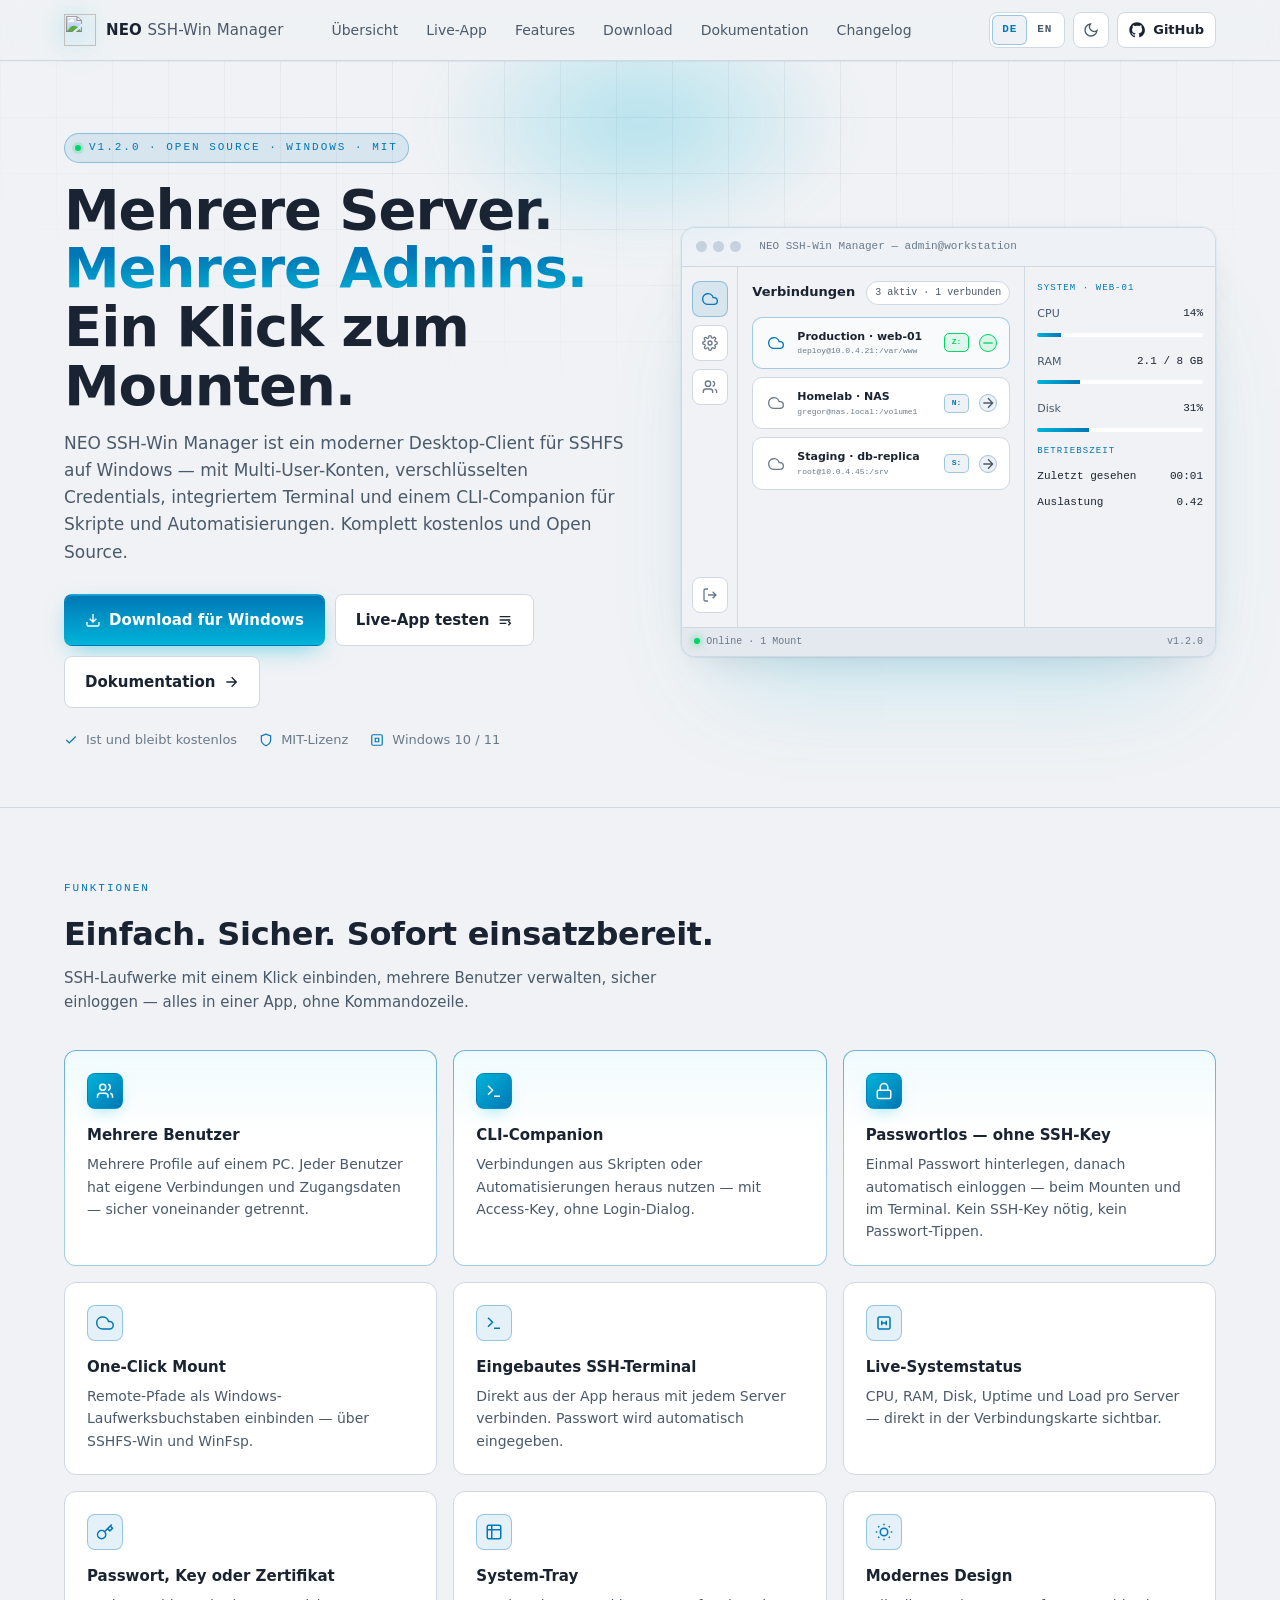
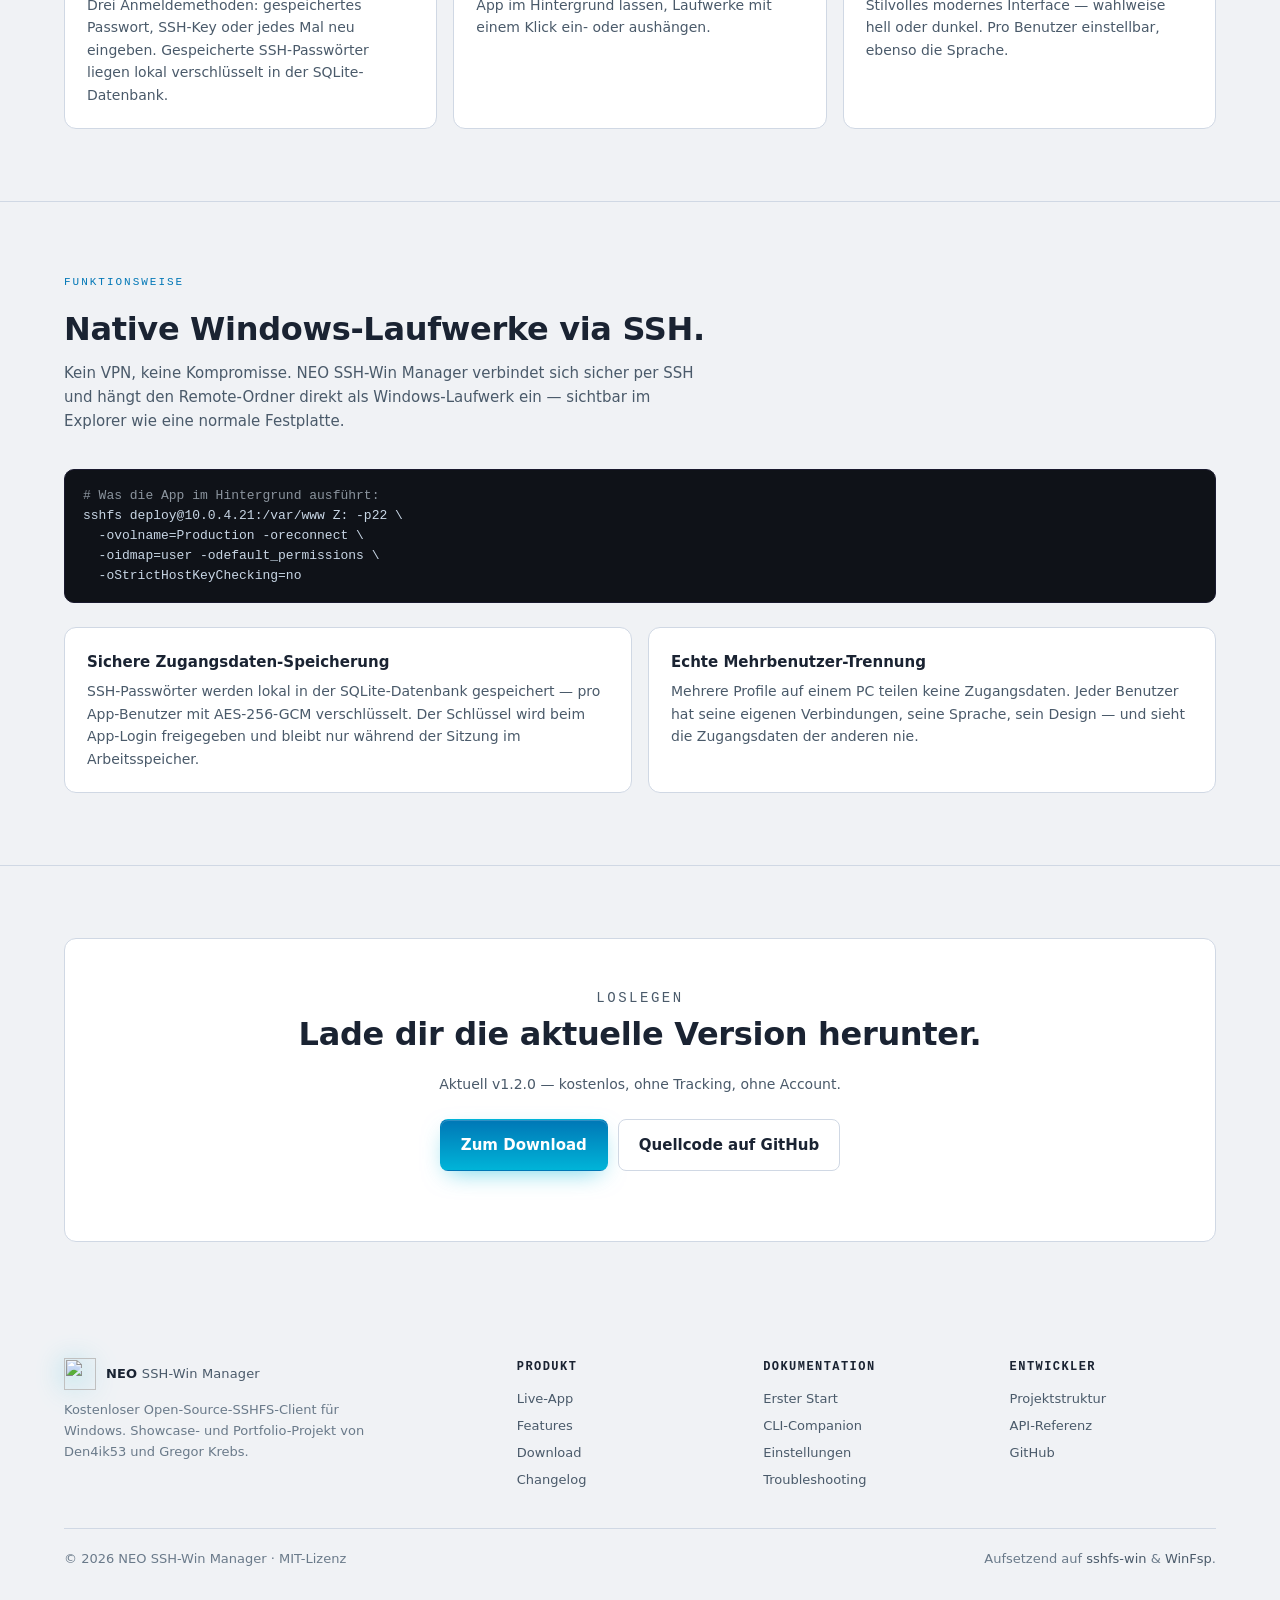
==== website/index.html @ 9e9fd8cf "feat: add project website and interactive browser simulation Static website (website/): - Landing pa" ====
﻿<!DOCTYPE html>
<html lang="de" data-theme="dark">
<head>
  <meta charset="UTF-8" />
  <meta name="viewport" content="width=device-width, initial-scale=1.0" />
  <title data-i18n="title.index">NEO SSH-Win Manager — SSH-Laufwerke für Windows</title>
  <meta name="description" content="Kostenloser Windows-Desktop-Client für SSHFS. Remote-Ordner als Laufwerk einbinden, mehrere Benutzer, passwortloses SSH ohne SSH-Key, eingebautes Terminal." data-i18n-attr="content:meta.index.description" />
  <link rel="icon" type="image/png" href="assets/app_icon_only.png" />
  <link rel="stylesheet" href="assets/css/site.css" />
  <script src="assets/js/i18n.js" defer></script>
  <script src="assets/js/site.js" defer></script>
  <script src="assets/js/layout.js" defer></script>
</head>
<body>
  <div data-layout="topbar" data-pathprefix=""></div>

  <!-- ==================== HERO ==================== -->
  <section class="hero">
    <div class="container hero-inner">
      <div>
        <span class="eyebrow"><span class="dot"></span><span data-i18n="hero.eyebrow">v1.2.0 · Open Source · Windows · MIT</span></span>
        <h1>
          <span data-i18n="hero.title">Mehrere Server.</span>
          <span class="accent" data-i18n="hero.titleAccent">Mehrere Benutzer.</span>
          <span data-i18n="hero.titleEnd">Ein Klick zum Mounten.</span>
        </h1>
        <p class="lead" data-i18n="hero.lead">
          NEO SSH-Win Manager ist ein moderner Windows-Desktop-Client für SSHFS — Remote-Ordner als Laufwerk einbinden, mehrere Profile verwalten und passwortlos verbinden ohne SSH-Key. Komplett kostenlos und Open Source.
        </p>
        <div class="hero-actions">
          <a class="btn btn-primary btn-lg" href="https://github.com/gregorkrebs/neosshwinmanager/releases/latest" target="_blank" rel="noopener">
            <svg viewBox="0 0 24 24" fill="none" stroke="currentColor" stroke-width="2"><path d="M21 15v4a2 2 0 0 1-2 2H5a2 2 0 0 1-2-2v-4M7 10l5 5 5-5M12 15V3"/></svg>
            <span data-i18n="hero.cta.download">Download für Windows</span>
          </a>
          <a class="btn btn-lg" href="app.html">
            <span data-i18n="hero.cta.demo">Live-App testen</span>
            <svg viewBox="0 0 24 24" fill="none" stroke="currentColor" stroke-width="2"><path d="M4 7h16M4 12h16M4 17h10"/><path d="M17 14l3 3-3 3"/></svg>
          </a>
          <a class="btn btn-lg" href="docs/getting-started.html">
            <span data-i18n="hero.cta.docs">Dokumentation</span>
            <svg viewBox="0 0 24 24" fill="none" stroke="currentColor" stroke-width="2"><path d="M5 12h14M13 5l7 7-7 7"/></svg>
          </a>
        </div>
        <div class="hero-meta">
          <span class="meta-item">
            <svg viewBox="0 0 24 24" fill="none" stroke="currentColor" stroke-width="2"><path d="M20 6L9 17l-5-5"/></svg>
            <span data-i18n="hero.meta.free">Kostenlos &amp; bleibt kostenlos</span>
          </span>
          <span class="meta-item">
            <svg viewBox="0 0 24 24" fill="none" stroke="currentColor" stroke-width="2"><path d="M12 22s8-4 8-10V5l-8-3-8 3v7c0 6 8 10 8 10z"/></svg>
            <span data-i18n="hero.meta.license">MIT-Lizenz</span>
          </span>
          <span class="meta-item">
            <svg viewBox="0 0 24 24" fill="none" stroke="currentColor" stroke-width="2"><rect x="3" y="3" width="18" height="18" rx="2"/><path d="M9 9h6v6H9z"/></svg>
            <span data-i18n="hero.meta.platform">Windows 10 / 11</span>
          </span>
        </div>
      </div>

      <!-- App preview ------------------------------------------------- -->
      <div class="app-frame app-mockup" aria-hidden="true">
        <div class="titlebar">
          <span class="dots"><span></span><span></span><span></span></span>
          <span data-i18n="mock.titlebar">NEO SSH-Win Manager — admin@workstation</span>
        </div>
        <div class="app-body">
          <div class="sidebar">
            <div class="side-icon active"><svg viewBox="0 0 24 24" fill="none" stroke="currentColor" stroke-width="2"><path d="M18 10h-1.26A8 8 0 1 0 9 20h9a5 5 0 0 0 0-10z"/></svg></div>
            <div class="side-icon"><svg viewBox="0 0 24 24" fill="none" stroke="currentColor" stroke-width="2"><circle cx="12" cy="12" r="3"/><path d="M19.4 15a1.6 1.6 0 0 0 .3 1.8l.1.1a2 2 0 0 1-2.8 2.8l-.1-.1a1.6 1.6 0 0 0-1.8-.3 1.6 1.6 0 0 0-1 1.5V21a2 2 0 1 1-4 0v-.1a1.6 1.6 0 0 0-1-1.5 1.6 1.6 0 0 0-1.8.3l-.1.1a2 2 0 1 1-2.8-2.8l.1-.1a1.6 1.6 0 0 0 .3-1.8 1.6 1.6 0 0 0-1.5-1H3a2 2 0 1 1 0-4h.1a1.6 1.6 0 0 0 1.5-1 1.6 1.6 0 0 0-.3-1.8l-.1-.1a2 2 0 1 1 2.8-2.8l.1.1a1.6 1.6 0 0 0 1.8.3h.1a1.6 1.6 0 0 0 1-1.5V3a2 2 0 1 1 4 0v.1a1.6 1.6 0 0 0 1 1.5 1.6 1.6 0 0 0 1.8-.3l.1-.1a2 2 0 1 1 2.8 2.8l-.1.1a1.6 1.6 0 0 0-.3 1.8v.1a1.6 1.6 0 0 0 1.5 1H21a2 2 0 1 1 0 4h-.1a1.6 1.6 0 0 0-1.5 1z"/></svg></div>
            <div class="side-icon"><svg viewBox="0 0 24 24" fill="none" stroke="currentColor" stroke-width="2"><path d="M16 21v-2a4 4 0 0 0-4-4H6a4 4 0 0 0-4 4v2"/><circle cx="9" cy="7" r="4"/><path d="M22 21v-2a4 4 0 0 0-3-3.87M16 3.13a4 4 0 0 1 0 7.75"/></svg></div>
            <div class="side-icon" style="margin-top:auto"><svg viewBox="0 0 24 24" fill="none" stroke="currentColor" stroke-width="2"><path d="M9 21H5a2 2 0 0 1-2-2V5a2 2 0 0 1 2-2h4M16 17l5-5-5-5M21 12H9"/></svg></div>
          </div>
          <div class="main">
            <div class="main-head">
              <span class="title" data-i18n="mock.connections">Verbindungen</span>
              <span class="pill" data-i18n="mock.pill">3 aktiv · 1 verbunden</span>
            </div>
            <div class="conn-row mounted">
              <span class="conn-icon"><svg viewBox="0 0 24 24" fill="none" stroke="currentColor" stroke-width="2"><path d="M18 10h-1.26A8 8 0 1 0 9 20h9a5 5 0 0 0 0-10z"/></svg></span>
              <span>
                <div class="conn-name">Production · web-01</div>
                <div class="conn-host">deploy@10.0.4.21:/var/www</div>
              </span>
              <span class="drive">Z:</span>
              <span class="toggle"><svg viewBox="0 0 24 24" fill="none" stroke="currentColor" stroke-width="2"><path d="M5 12h14"/></svg></span>
            </div>
            <div class="conn-row">
              <span class="conn-icon"><svg viewBox="0 0 24 24" fill="none" stroke="currentColor" stroke-width="2"><path d="M18 10h-1.26A8 8 0 1 0 9 20h9a5 5 0 0 0 0-10z"/></svg></span>
              <span>
                <div class="conn-name">Homelab · NAS</div>
                <div class="conn-host">gregor@nas.local:/volume1</div>
              </span>
              <span class="drive">N:</span>
              <span class="toggle"><svg viewBox="0 0 24 24" fill="none" stroke="currentColor" stroke-width="2"><path d="M5 12h14M12 5l7 7-7 7"/></svg></span>
            </div>
            <div class="conn-row">
              <span class="conn-icon"><svg viewBox="0 0 24 24" fill="none" stroke="currentColor" stroke-width="2"><path d="M18 10h-1.26A8 8 0 1 0 9 20h9a5 5 0 0 0 0-10z"/></svg></span>
              <span>
                <div class="conn-name">Staging · db-replica</div>
                <div class="conn-host">root@10.0.4.45:/srv</div>
              </span>
              <span class="drive">S:</span>
              <span class="toggle"><svg viewBox="0 0 24 24" fill="none" stroke="currentColor" stroke-width="2"><path d="M5 12h14M12 5l7 7-7 7"/></svg></span>
            </div>
          </div>
          <div class="right">
            <p class="sec-title" data-i18n="mock.system">System · web-01</p>
            <div class="stat">CPU <span>14%</span></div>
            <div class="bar"><i style="width:14%"></i></div>
            <div class="stat">RAM <span>2.1 / 8 GB</span></div>
            <div class="bar"><i style="width:26%"></i></div>
            <div class="stat">Disk <span>31%</span></div>
            <div class="bar"><i style="width:31%"></i></div>
            <p class="sec-title" style="margin-top:6px" data-i18n="mock.uptime">Uptime</p>
            <div class="stat"><span data-i18n="mock.lastSeen">Last seen</span><span>00:01</span></div>
            <div class="stat"><span data-i18n="mock.load">Load</span><span>0.42</span></div>
          </div>
        </div>
        <div class="statusbar">
          <span><span class="status-dot"></span><span data-i18n="mock.online">Online · 1 Mount</span></span>
          <span>v1.2.0</span>
        </div>
      </div>
    </div>
  </section>

  <!-- ==================== FEATURES ==================== -->
  <section class="section">
    <div class="container">
      <p class="section-eyebrow" data-i18n="feat.eyebrow">Funktionen</p>
      <h2 class="section-title" data-i18n="feat.title">Einfach. Sicher. Sofort einsatzbereit.</h2>
      <p class="section-sub" data-i18n="feat.sub">
        SSH-Laufwerke mit einem Klick einbinden, mehrere Benutzer verwalten, sicher einloggen — alles in einer App, ohne Kommandozeile.
      </p>

      <div class="grid grid-3">
        <div class="card feature-highlight">
          <div class="card-icon"><svg viewBox="0 0 24 24" fill="none" stroke="currentColor" stroke-width="2"><path d="M16 21v-2a4 4 0 0 0-4-4H6a4 4 0 0 0-4 4v2"/><circle cx="9" cy="7" r="4"/><path d="M22 21v-2a4 4 0 0 0-3-3.87M16 3.13a4 4 0 0 1 0 7.75"/></svg></div>
          <h3 data-i18n="feat.multiuser.title">Mehrere Benutzer</h3>
          <p data-i18n="feat.multiuser.body">Mehrere Profile auf einem PC. Jeder Benutzer hat eigene Verbindungen und Zugangsdaten — sicher voneinander getrennt.</p>
        </div>
        <div class="card feature-highlight">
          <div class="card-icon"><svg viewBox="0 0 24 24" fill="none" stroke="currentColor" stroke-width="2"><polyline points="4 17 10 11 4 5"/><line x1="12" y1="19" x2="20" y2="19"/></svg></div>
          <h3 data-i18n="feat.cli.title">CLI-Companion</h3>
          <p data-i18n="feat.cli.body">Verbindungen aus Skripten oder Automatisierungen heraus nutzen — mit Access-Key, ohne Login-Dialog.</p>
        </div>
        <div class="card feature-highlight">
          <div class="card-icon"><svg viewBox="0 0 24 24" fill="none" stroke="currentColor" stroke-width="2"><rect x="3" y="11" width="18" height="11" rx="2" ry="2"/><path d="M7 11V7a5 5 0 0 1 10 0v4"/></svg></div>
          <h3 data-i18n="feat.passwordless.title">Passwortlos — ohne SSH-Key</h3>
          <p data-i18n="feat.passwordless.body">Passwort einmal speichern, danach automatisch einloggen — beim Mounten und im Terminal. Kein SSH-Key, kein Passwort-Tippen.</p>
        </div>
        <div class="card">
          <div class="card-icon"><svg viewBox="0 0 24 24" fill="none" stroke="currentColor" stroke-width="2"><path d="M18 10h-1.26A8 8 0 1 0 9 20h9a5 5 0 0 0 0-10z"/></svg></div>
          <h3 data-i18n="feat.mount.title">One-Click Mount</h3>
          <p data-i18n="feat.mount.body">Remote-Pfade direkt als Windows-Laufwerksbuchstaben einbinden — über SSHFS-Win und WinFsp.</p>
        </div>
        <div class="card">
          <div class="card-icon"><svg viewBox="0 0 24 24" fill="none" stroke="currentColor" stroke-width="2"><polyline points="4 17 10 11 4 5"/><line x1="12" y1="19" x2="20" y2="19"/></svg></div>
          <h3 data-i18n="feat.terminal.title">Eingebautes SSH-Terminal</h3>
          <p data-i18n="feat.terminal.body">Direkt aus der App heraus mit jedem Server verbinden. Passwort wird automatisch eingegeben.</p>
        </div>
        <div class="card">
          <div class="card-icon"><svg viewBox="0 0 24 24" fill="none" stroke="currentColor" stroke-width="2"><rect x="4" y="4" width="16" height="16" rx="2"/><line x1="9" y1="9" x2="9" y2="15"/><line x1="15" y1="9" x2="15" y2="15"/><line x1="9" y1="12" x2="15" y2="12"/></svg></div>
          <h3 data-i18n="feat.sysinfo.title">Live-Systemstatus</h3>
          <p data-i18n="feat.sysinfo.body">CPU, RAM, Disk, Uptime und Load pro Server — direkt in der Verbindungskarte sichtbar.</p>
        </div>
        <div class="card">
          <div class="card-icon"><svg viewBox="0 0 24 24" fill="none" stroke="currentColor" stroke-width="2"><path d="M21 2l-2 2m-7.61 7.61a5.5 5.5 0 1 1-7.778 7.778 5.5 5.5 0 0 1 7.777-7.777zm0 0L15.5 7.5m0 0l3 3L22 7l-3-3m-3.5 3.5L19 4"/></svg></div>
          <h3 data-i18n="feat.auth.title">Passwort, Key oder Zertifikat</h3>
          <p data-i18n="feat.auth.body">Drei Anmeldemethoden: gespeichertes Passwort, SSH-Key oder jedes Mal neu eingeben. Mehrere lokale Konten. Pro User wird aus dem Login-Passwort ein Schlüssel abgeleitet — alle SSH-Credentials sind in der SQLite-DB symmetrisch verschlüsselt.</p>
        </div>
        <div class="card">
          <div class="card-icon"><svg viewBox="0 0 24 24" fill="none" stroke="currentColor" stroke-width="2"><rect x="3" y="3" width="18" height="18" rx="2"/><path d="M9 3v18M3 9h18"/></svg></div>
          <h3 data-i18n="feat.tray.title">System-Tray</h3>
          <p data-i18n="feat.tray.body">App im Hintergrund lassen, Laufwerke mit einem Klick ein- oder aushängen.</p>
        </div>
        <div class="card">
          <div class="card-icon"><svg viewBox="0 0 24 24" fill="none" stroke="currentColor" stroke-width="2"><circle cx="12" cy="12" r="5"/><path d="M12 1v2M12 21v2M4.22 4.22l1.42 1.42M18.36 18.36l1.42 1.42M1 12h2M21 12h2M4.22 19.78l1.42-1.42M18.36 5.64l1.42-1.42"/></svg></div>
          <h3 data-i18n="feat.theme.title">Modernes Design</h3>
          <p data-i18n="feat.theme.body">Stilvolles modernes Interface — wahlweise hell oder dunkel. Pro Benutzer einstellbar, ebenso die Sprache.</p>
        </div>
      </div>
    </div>
  </section>

  <!-- ==================== HOW IT WORKS ==================== -->
  <section class="section">
    <div class="container">
      <p class="section-eyebrow" data-i18n="how.eyebrow">Funktionsweise</p>
      <h2 class="section-title" data-i18n="how.title">Native Windows-Laufwerke via SSH.</h2>
      <p class="section-sub" data-i18n="how.sub">
        Kein VPN, keine Kompromisse. NEO SSH-Win Manager verbindet sich sicher per SSH und hängt den Remote-Ordner direkt als Windows-Laufwerk ein — sichtbar im Explorer wie eine normale Festplatte.
      </p>
      <pre><code><span style="color:#8b949e" data-i18n="how.code.comment"># Was die App im Hintergrund ausführt:</span>
sshfs deploy@10.0.4.21:/var/www Z: -p22 \
  -ovolname=Production -oreconnect \
  -oidmap=user -odefault_permissions \
  -oStrictHostKeyChecking=no</code></pre>
      <div class="grid grid-2" style="margin-top:24px">
        <div class="card">
          <h3 data-i18n="how.cred.title">Sichere Zugangsdaten-Speicherung</h3>
          <p data-i18n="how.cred.body">SSH-Passwörter werden lokal in der SQLite-Datenbank gespeichert — pro App-Benutzer mit AES-256-GCM verschlüsselt. Der Schlüssel wird beim App-Login freigegeben und bleibt nur während der Sitzung im Arbeitsspeicher.</p>
        </div>
        <div class="card">
          <h3 data-i18n="how.multi.title">Echte Mehrbenutzer-Trennung</h3>
          <p data-i18n="how.multi.body">Mehrere Profile auf einem PC teilen keine Zugangsdaten. Jeder Benutzer hat seine eigenen Verbindungen, seine Sprache, sein Design — und sieht die Zugangsdaten der anderen nie.</p>
        </div>
      </div>
    </div>
  </section>

  <!-- ==================== CTA ==================== -->
  <section class="section" style="border-bottom:none">
    <div class="container">
      <div class="card" style="text-align:center; padding:48px 24px">
        <p class="section-eyebrow" data-i18n="cta.eyebrow">Loslegen</p>
        <h2 class="section-title" style="margin-bottom:12px" data-i18n="cta.title">Lade dir die aktuelle Version herunter.</h2>
        <p class="section-sub" style="margin:0 auto 24px" data-i18n="cta.sub">
          Aktuell v1.2.0 — kostenlos, ohne Tracking, ohne Account.
        </p>
        <div class="hero-actions" style="justify-content:center">
          <a class="btn btn-primary btn-lg" href="download.html">
            <span data-i18n="cta.btn.download">Zum Download</span>
          </a>
          <a class="btn btn-lg" href="https://github.com/gregorkrebs/neosshwinmanager" target="_blank" rel="noopener">
            <span data-i18n="cta.btn.source">Quellcode auf GitHub</span>
          </a>
        </div>
      </div>
    </div>
  </section>

  <div data-layout="footer" data-pathprefix=""></div>
</body>
</html>
---- website/assets/css/site.css ----
/* ============================================================
   NEO SSH-Win Manager — Showcase Website
   Stylesheet (Dark + Light), inspired by app theme.py
   ============================================================ */

/* ============================================================
   NEO SSH-Win Manager — Showcase Website
   Stylesheet (Dark + Light), inspired by app theme.py
   ============================================================ */

@font-face {
  font-family: "Inter";
  src: url("../fonts/inter-400.ttf") format("truetype");
  font-style: normal;
  font-weight: 400;
  font-display: swap;
}

@font-face {
  font-family: "Inter";
  src: url("../fonts/inter-500.ttf") format("truetype");
  font-style: normal;
  font-weight: 500;
  font-display: swap;
}

@font-face {
  font-family: "Inter";
  src: url("../fonts/inter-600.ttf") format("truetype");
  font-style: normal;
  font-weight: 600;
  font-display: swap;
}

@font-face {
  font-family: "Inter";
  src: url("../fonts/inter-700.ttf") format("truetype");
  font-style: normal;
  font-weight: 700;
  font-display: swap;
}

@font-face {
  font-family: "JetBrains Mono";
  src: url("../fonts/jetbrains-mono-400.ttf") format("truetype");
  font-style: normal;
  font-weight: 400;
  font-display: swap;
}

@font-face {
  font-family: "JetBrains Mono";
  src: url("../fonts/jetbrains-mono-500.ttf") format("truetype");
  font-style: normal;
  font-weight: 500;
  font-display: swap;
}

@font-face {
  font-family: "JetBrains Mono";
  src: url("../fonts/jetbrains-mono-600.ttf") format("truetype");
  font-style: normal;
  font-weight: 600;
  font-display: swap;
}

:root {
  /* Brand */
  --accent: #00b4d8;
  --accent-2: #0077b6;
  --accent-soft: rgba(0, 180, 216, 0.12);
  --accent-border: rgba(0, 180, 216, 0.35);
  --ok: #00d464;
  --warn: #f59e0b;
  --err: #ef4444;

  /* Mono font stack */
  --mono: "JetBrains Mono", "Fira Code", ui-monospace, "Cascadia Mono",
          "SF Mono", Menlo, Consolas, monospace;
  --sans: "Inter", "Segoe UI", system-ui, -apple-system, sans-serif;
}

/* Dark (default) — values lifted from src/ui/theme.py */
:root,
[data-theme="dark"] {
  --bg-0: #0a0a0f;        /* deepest */
  --bg-1: #0d0d12;        /* main bg */
  --bg-2: #0f0f1a;        /* tabs / pane */
  --bg-3: #14141f;        /* card */
  --bg-4: #1a1a2e;        /* hover / sidebar */
  --bg-code: #08080c;
  --border: #1e1e30;
  --border-strong: #2a2a4a;
  --text: #e4eaf0;
  --text-2: #c8d6e5;
  --text-3: #8b949e;
  --text-4: #556070;
  --text-faint: #3f4e5e;
  --link: #58a6ff;

  --shadow-card: 0 1px 0 rgba(255, 255, 255, 0.02) inset,
                 0 24px 60px -30px rgba(0, 0, 0, 0.7);
  --grid-line: rgba(255, 255, 255, 0.035);
}

[data-theme="light"] {
  --bg-0: #e4e8ef;
  --bg-1: #f0f2f5;
  --bg-2: #f8fafc;
  --bg-3: #ffffff;
  --bg-4: #eef2f7;
  --bg-code: #0f1218;     /* keep code blocks dark in light mode */
  --border: #d0d8e4;
  --border-strong: #a8c0d8;
  --text: #1a2332;
  --text-2: #2a3a4a;
  --text-3: #4a5a6a;
  --text-4: #6a7a8a;
  --text-faint: #9aacbe;
  --link: #0077b6;
  --accent: #0077b6;
  --accent-2: #00b4d8;
  --accent-soft: rgba(0, 119, 182, 0.10);
  --accent-border: rgba(0, 119, 182, 0.35);

  --shadow-card: 0 1px 2px rgba(15, 23, 42, 0.04),
                 0 12px 40px -20px rgba(15, 23, 42, 0.18);
  --grid-line: rgba(15, 23, 42, 0.05);
}

/* ----------------------------------------------------------- */
/* Reset                                                        */
/* ----------------------------------------------------------- */
*, *::before, *::after { box-sizing: border-box; }
html { scroll-behavior: smooth; }
body {
  margin: 0;
  background: var(--bg-1);
  color: var(--text-2);
  font-family: var(--sans);
  font-size: 15px;
  line-height: 1.6;
  -webkit-font-smoothing: antialiased;
  text-rendering: optimizeLegibility;
}
a { color: var(--link); text-decoration: none; }
a:hover { color: var(--accent); }
img, svg { max-width: 100%; display: block; }
button { font: inherit; cursor: pointer; }
code, pre, kbd { font-family: var(--mono); }
::selection { background: var(--accent); color: #0a0a0f; }

/* ----------------------------------------------------------- */
/* Layout                                                       */
/* ----------------------------------------------------------- */
.container {
  max-width: 1200px;
  margin: 0 auto;
  padding: 0 24px;
}
.container-narrow {
  max-width: 880px;
  margin: 0 auto;
  padding: 0 24px;
}

/* ----------------------------------------------------------- */
/* Top Bar                                                      */
/* ----------------------------------------------------------- */
.topbar {
  position: sticky;
  top: 0;
  z-index: 50;
  background: color-mix(in oklab, var(--bg-1) 88%, transparent);
  backdrop-filter: saturate(140%) blur(10px);
  -webkit-backdrop-filter: saturate(140%) blur(10px);
  border-bottom: 1px solid var(--border);
}
.topbar-inner {
  display: flex;
  align-items: center;
  gap: 24px;
  height: 60px;
}
.brand {
  display: flex;
  align-items: center;
  gap: 10px;
  color: var(--text);
  font-weight: 600;
  letter-spacing: 0.01em;
}
.brand-mark {
  width: 32px; height: 32px;
  display: block;
  object-fit: contain;
  filter: drop-shadow(0 4px 14px rgba(0, 180, 216, 0.45));
}
.brand-name { font-family: var(--sans); line-height: 16px;}
.brand-name b { color: var(--text); }
.brand-name span { color: var(--text-3); font-weight: 500; }

.nav {
  display: flex;
  gap: 4px;
  margin-left: 12px;
}
.nav a {
  color: var(--text-3);
  padding: 8px 12px;
  border-radius: 8px;
  font-size: 14px;
  font-weight: 500;
}
.nav a:hover { color: var(--text); background: var(--bg-3); }
.nav a.active { color: var(--accent); background: var(--accent-soft); }

.topbar-actions {
  margin-left: auto;
  display: flex;
  align-items: center;
  gap: 8px;
}
.icon-btn {
  width: 36px; height: 36px;
  border-radius: 8px;
  background: var(--bg-3);
  border: 1px solid var(--border);
  color: var(--text-3);
  display: grid; place-items: center;
  transition: all 0.15s;
}
.icon-btn:hover {
  background: var(--bg-4);
  border-color: var(--border-strong);
  color: var(--text);
}
.icon-btn svg { width: 16px; height: 16px; }

.menu-btn { display: none; }

/* ----------------------------------------------------------- */
/* Language switch                                              */
/* ----------------------------------------------------------- */
.lang-switch {
  display: inline-flex;
  background: var(--bg-3);
  border: 1px solid var(--border);
  border-radius: 8px;
  padding: 2px;
  height: 36px;
  box-sizing: border-box;
}
.lang-switch button {
  appearance: none;
  background: transparent;
  border: 0;
  color: var(--text-3);
  font-family: var(--mono);
  font-size: 11px;
  font-weight: 600;
  letter-spacing: 0.08em;
  padding: 0 10px;
  border-radius: 6px;
  cursor: pointer;
  transition: all 0.15s;
  min-width: 30px;
}
.lang-switch button:hover { color: var(--text); }
.lang-switch button.active {
  background: var(--bg-4);
  color: var(--accent);
  box-shadow: 0 0 0 1px var(--accent-border) inset;
}

/* ----------------------------------------------------------- */
/* Buttons                                                      */
/* ----------------------------------------------------------- */
.btn {
  display: inline-flex;
  align-items: center;
  gap: 8px;
  padding: 10px 16px;
  border-radius: 8px;
  font-size: 14px;
  font-weight: 600;
  border: 1px solid var(--border);
  background: var(--bg-3);
  color: var(--text);
  transition: all 0.15s ease;
  text-decoration: none;
  white-space: nowrap;
}
.btn:hover {
  border-color: var(--border-strong);
  background: var(--bg-4);
  color: var(--text);
}
.btn svg { width: 16px; height: 16px; }
.btn-primary {
  background: linear-gradient(180deg, var(--accent), var(--accent-2));
  color: #fff;
  border: 1px solid transparent;
  box-shadow: 0 1px 0 rgba(255,255,255,0.18) inset,
              0 8px 24px -8px rgba(0, 180, 216, 0.6);
}
.btn-primary:hover {
  color: #fff;
  filter: brightness(1.08);
}
.btn-ghost {
  background: transparent;
}
.btn-sm { padding: 7px 11px; font-size: 13px; }
.btn-lg { padding: 13px 20px; font-size: 15px; }

/* ----------------------------------------------------------- */
/* Hero                                                         */
/* ----------------------------------------------------------- */
.hero {
  position: relative;
  padding: 72px 0 56px;
  border-bottom: 1px solid var(--border);
  overflow: hidden;
}
.hero::before {
  content: "";
  position: absolute; inset: 0;
  background-image:
    linear-gradient(var(--grid-line) 1px, transparent 1px),
    linear-gradient(90deg, var(--grid-line) 1px, transparent 1px);
  background-size: 56px 56px;
  mask-image: radial-gradient(ellipse 80% 60% at 50% 0%, #000 30%, transparent 75%);
  -webkit-mask-image: radial-gradient(ellipse 80% 60% at 50% 0%, #000 30%, transparent 75%);
  pointer-events: none;
}
.hero::after {
  content: "";
  position: absolute;
  top: -120px; left: 50%;
  width: 600px; height: 360px;
  transform: translateX(-50%);
  background: radial-gradient(closest-side, rgba(0, 180, 216, 0.25), transparent 70%);
  filter: blur(20px);
  pointer-events: none;
}
.hero-inner {
  position: relative;
  display: grid;
  grid-template-columns: 1.05fr 1fr;
  gap: 56px;
  align-items: center;
}
.eyebrow {
  display: inline-flex;
  align-items: center;
  gap: 8px;
  font-family: var(--mono);
  font-size: 11px;
  text-transform: uppercase;
  letter-spacing: 0.18em;
  color: var(--accent);
  background: var(--accent-soft);
  border: 1px solid var(--accent-border);
  padding: 5px 10px;
  border-radius: 999px;
}
.eyebrow .dot {
  width: 6px; height: 6px; border-radius: 50%;
  background: var(--ok);
  box-shadow: 0 0 0 3px rgba(0, 212, 100, 0.18);
}
.hero h1 {
  font-size: clamp(34px, 5vw, 56px);
  font-weight: 700;
  line-height: 1.05;
  letter-spacing: -0.02em;
  color: var(--text);
  margin: 18px 0 14px;
}
.hero h1 .accent {
  background: linear-gradient(180deg, var(--accent) 30%, var(--accent-2));
  -webkit-background-clip: text; background-clip: text;
  color: transparent;
}
.hero p.lead {
  font-size: 17px;
  color: var(--text-3);
  max-width: 560px;
  margin: 0 0 28px;
}
.hero-actions {
  display: flex;
  flex-wrap: wrap;
  gap: 10px;
  margin-bottom: 22px;
}
.hero-meta {
  display: flex;
  flex-wrap: wrap;
  gap: 22px;
  color: var(--text-4);
  font-size: 13px;
}
.hero-meta .meta-item {
  display: inline-flex; align-items: center; gap: 8px;
}
.hero-meta svg { width: 14px; height: 14px; color: var(--accent); }

/* App preview frame in hero */
.app-frame {
  position: relative;
  background: var(--bg-3);
  border: 1px solid var(--border);
  border-radius: 14px;
  box-shadow: var(--shadow-card),
              0 0 0 1px rgba(0, 180, 216, 0.06),
              0 60px 100px -50px rgba(0, 180, 216, 0.25);
  overflow: hidden;
}
.app-frame .titlebar {
  display: flex; align-items: center; gap: 8px;
  padding: 10px 14px;
  background: var(--bg-4);
  border-bottom: 1px solid var(--border);
  font-family: var(--mono); font-size: 11px; color: var(--text-4);
}
.app-frame .titlebar .dots {
  display: flex; gap: 6px; margin-right: 10px;
}
.app-frame .titlebar .dots span {
  width: 11px; height: 11px; border-radius: 50%;
  background: var(--text-faint); opacity: 0.45;
}

/* ----------------------------------------------------------- */
/* Sections                                                     */
/* ----------------------------------------------------------- */
.section {
  padding: 72px 0;
  border-bottom: 1px solid var(--border);
}
.section-title {
  font-size: clamp(24px, 3vw, 32px);
  font-weight: 700;
  color: var(--text);
  letter-spacing: -0.01em;
  margin: 0 0 6px;
}
.section-sub {
  color: var(--text-3);
  margin: 0 0 36px;
  max-width: 640px;
}
.section-eyebrow {
  font-family: var(--mono);
  font-size: 11px;
  letter-spacing: 0.18em;
  text-transform: uppercase;
  color: var(--accent);
  margin: 0 0 12px;
}

/* Cards / grids */
.grid {
  display: grid;
  gap: 16px;
}
.grid-3 { grid-template-columns: repeat(3, 1fr); }
.grid-2 { grid-template-columns: repeat(2, 1fr); }

.card {
  background: var(--bg-3);
  border: 1px solid var(--border);
  border-radius: 12px;
  padding: 22px;
  transition: border-color 0.15s, transform 0.15s;
}
.card:hover {
  border-color: var(--border-strong);
}
.card .card-icon {
  width: 36px; height: 36px;
  border-radius: 8px;
  background: var(--accent-soft);
  border: 1px solid var(--accent-border);
  color: var(--accent);
  display: grid; place-items: center;
  margin-bottom: 14px;
}
.card .card-icon svg { width: 18px; height: 18px; }

.card.feature-highlight {
  border-color: var(--accent-border);
  background:
    linear-gradient(180deg, rgba(0, 180, 216, 0.06), transparent 40%),
    var(--bg-3);
  position: relative;
}
.card.feature-highlight::before {
  content: "";
  position: absolute;
  inset: -1px;
  border-radius: inherit;
  padding: 1px;
  background: linear-gradient(180deg, var(--accent-border), transparent 60%);
  -webkit-mask: linear-gradient(#000 0 0) content-box, linear-gradient(#000 0 0);
          mask: linear-gradient(#000 0 0) content-box, linear-gradient(#000 0 0);
  -webkit-mask-composite: xor;
          mask-composite: exclude;
  pointer-events: none;
}
.card.feature-highlight .card-icon {
  background: linear-gradient(135deg, var(--accent-2), var(--accent));
  color: #fff;
  box-shadow: 0 6px 18px -8px rgba(0, 180, 216, 0.6);
}
.card h3 {
  font-size: 15px;
  font-weight: 600;
  color: var(--text);
  margin: 0 0 6px;
}
.card p {
  font-size: 14px;
  color: var(--text-3);
  margin: 0;
}

/* ----------------------------------------------------------- */
/* Code blocks                                                  */
/* ----------------------------------------------------------- */
pre {
  background: var(--bg-code);
  color: #c8d6e5;
  border: 1px solid #1a1a2e;
  border-radius: 10px;
  padding: 16px 18px;
  overflow-x: auto;
  font-size: 13px;
  line-height: 1.55;
  margin: 16px 0;
}
:not(pre) > code {
  background: var(--bg-4);
  color: var(--accent);
  border: 1px solid var(--border);
  padding: 1px 6px;
  border-radius: 5px;
  font-size: 0.88em;
}
pre code { color: inherit; background: none; border: none; padding: 0; }

/* ----------------------------------------------------------- */
/* Docs layout                                                  */
/* ----------------------------------------------------------- */
.docs {
  display: grid;
  grid-template-columns: 240px 1fr;
  gap: 48px;
  padding: 36px 0 72px;
}
.docs-side {
  position: sticky;
  top: 80px;
  align-self: start;
  max-height: calc(100vh - 100px);
  overflow-y: auto;
  padding-right: 8px;
  font-size: 14px;
}
.docs-side .group {
  margin-bottom: 22px;
}
.docs-side .group-title {
  font-family: var(--mono);
  font-size: 10px;
  letter-spacing: 0.18em;
  text-transform: uppercase;
  color: var(--text-4);
  margin: 0 0 8px;
  padding-left: 10px;
}
.docs-side a {
  display: block;
  padding: 6px 10px;
  border-radius: 6px;
  color: var(--text-3);
  font-weight: 500;
}
.docs-side a:hover { background: var(--bg-3); color: var(--text); }
.docs-side a.active {
  background: var(--accent-soft);
  color: var(--accent);
  border-left: 2px solid var(--accent);
  padding-left: 8px;
}

.docs-main {
  min-width: 0;
}
.docs-main h1 {
  font-size: clamp(28px, 3vw, 36px);
  font-weight: 700;
  color: var(--text);
  letter-spacing: -0.01em;
  margin: 0 0 8px;
}
.docs-main > .lead {
  color: var(--text-3);
  font-size: 16px;
  margin: 0 0 32px;
}
.docs-main h2 {
  font-size: 22px;
  font-weight: 700;
  color: var(--text);
  margin: 40px 0 8px;
  letter-spacing: -0.005em;
}
.docs-main h3 {
  font-size: 16px;
  font-weight: 600;
  color: var(--text);
  margin: 28px 0 6px;
}
.docs-main p { color: var(--text-2); margin: 10px 0; }
.docs-main ul, .docs-main ol {
  color: var(--text-2);
  padding-left: 22px;
}
.docs-main li { margin: 5px 0; }
.docs-main hr {
  border: none;
  border-top: 1px solid var(--border);
  margin: 36px 0;
}

.callout {
  display: flex;
  gap: 12px;
  padding: 14px 16px;
  border: 1px solid var(--border);
  border-left: 3px solid var(--accent);
  background: var(--bg-3);
  border-radius: 8px;
  margin: 18px 0;
  font-size: 14px;
  color: var(--text-2);
}
.callout.warn { border-left-color: var(--warn); }
.callout.warn .callout-icon { color: var(--warn); }
.callout.danger { border-left-color: var(--err); }
.callout.danger .callout-icon { color: var(--err); }
.callout-icon { color: var(--accent); flex: none; }
.callout-icon svg { width: 18px; height: 18px; margin-top: 2px; }
.callout strong { color: var(--text); }

/* Tables */
table {
  width: 100%;
  border-collapse: collapse;
  margin: 16px 0;
  font-size: 14px;
  background: var(--bg-3);
  border: 1px solid var(--border);
  border-radius: 8px;
  overflow: hidden;
}
th, td {
  text-align: left;
  padding: 10px 14px;
  border-bottom: 1px solid var(--border);
  vertical-align: top;
}
th {
  background: var(--bg-4);
  color: var(--text);
  font-weight: 600;
  font-size: 12px;
  text-transform: uppercase;
  letter-spacing: 0.05em;
}
tr:last-child td { border-bottom: none; }
td code { white-space: nowrap; }

/* ----------------------------------------------------------- */
/* App mockup (used in hero)                                    */
/* ----------------------------------------------------------- */
.app-mockup { font-family: var(--sans); font-size: 12px; }
.app-mockup .app-body {
  display: grid;
  grid-template-columns: 56px 3fr 2fr;
  height: 360px;
}
.app-mockup .sidebar {
  background: var(--bg-1);
  border-right: 1px solid var(--border);
  padding: 14px 8px;
  display: flex; flex-direction: column; gap: 8px; align-items: center;
}
.app-mockup .side-icon {
  width: 36px; height: 36px;
  border-radius: 8px;
  background: var(--bg-3);
  border: 1px solid var(--border);
  display: grid; place-items: center;
  color: var(--text-4);
}
.app-mockup .side-icon.active {
  background: var(--accent-soft);
  border-color: var(--accent-border);
  color: var(--accent);
}
.app-mockup .side-icon svg { width: 16px; height: 16px; }
.app-mockup .main {
  padding: 14px;
  background: var(--bg-1);
  overflow: hidden;
}
.app-mockup .main-head {
  display: flex; justify-content: space-between; align-items: center;
  margin-bottom: 12px;
}
.app-mockup .main-head .title {
  color: var(--text); font-weight: 600; font-size: 13px;
}
.app-mockup .pill {
  display: inline-flex; align-items: center; gap: 6px;
  padding: 3px 8px;
  background: var(--bg-3);
  border: 1px solid var(--border);
  border-radius: 999px;
  color: var(--text-3);
  font-family: var(--mono); font-size: 10px;
}
.app-mockup .conn-row {
  display: grid;
  grid-template-columns: 22px 1fr auto auto;
  gap: 10px;
  align-items: center;
  padding: 10px 12px;
  background: var(--bg-3);
  border: 1px solid var(--border);
  border-radius: 10px;
  margin-bottom: 8px;
}
.app-mockup .conn-row.mounted {
  border-color: var(--accent-border);
  background: color-mix(in oklab, var(--bg-3) 80%, var(--accent-soft));
}
.app-mockup .conn-row .conn-icon {
  width: 22px; height: 22px;
  display: grid; place-items: center;
  color: var(--text-4);
}
.app-mockup .conn-row.mounted .conn-icon { color: var(--accent); }
.app-mockup .conn-row .conn-icon svg { width: 16px; height: 16px; }
.app-mockup .conn-row .conn-name {
  color: var(--text); font-weight: 600; font-size: 11px;
}
.app-mockup .conn-row .conn-host {
  color: var(--text-4); font-family: var(--mono); font-size: 8px;
}
.app-mockup .conn-row .drive {
  font-family: var(--mono); font-size: 8px; font-weight: 700;
  padding: 2px 7px;
  border-radius: 5px;
  background: var(--bg-4);
  color: var(--accent);
  border: 1px solid var(--accent-border);
}
.app-mockup .conn-row.mounted .drive {
  background: rgba(0, 212, 100, 0.10);
  color: var(--ok);
  border-color: var(--ok);
}
.app-mockup .conn-row .toggle {
  width: 18px; height: 18px;
  border-radius: 50%;
  border: 1px solid var(--border-strong);
  background: var(--bg-4);
  color: var(--text-3);
  display: grid; place-items: center;
}
.app-mockup .conn-row.mounted .toggle {
  background: rgba(0, 212, 100, 0.12);
  border-color: var(--ok);
  color: var(--ok);
}
.app-mockup .right {
  background: var(--bg-1);
  border-left: 1px solid var(--border);
  padding: 14px 12px;
  font-size: 11px;
}
.app-mockup .right .sec-title {
  color: var(--accent);
  font-family: var(--mono);
  font-size: 9px;
  text-transform: uppercase;
  letter-spacing: 0.12em;
  margin: 0 0 6px;
}
.app-mockup .stat {
  display: flex; justify-content: space-between;
  padding: 4px 0;
  color: var(--text-3);
}
.app-mockup .stat span { color: var(--text); font-family: var(--mono); }
.app-mockup .bar {
  height: 4px; background: var(--bg-3);
  border-radius: 4px; overflow: hidden;
  margin: 6px 0 12px;
}
.app-mockup .bar > i {
  display: block; height: 100%;
  background: linear-gradient(90deg, var(--accent-2), var(--accent));
}
.app-mockup .statusbar {
  display: flex; align-items: center; justify-content: space-between;
  padding: 6px 12px;
  background: var(--bg-0);
  border-top: 1px solid var(--border);
  color: var(--text-4);
  font-size: 10px;
  font-family: var(--mono);
}
.app-mockup .status-dot {
  width: 6px; height: 6px; border-radius: 50%;
  background: var(--ok); display: inline-block;
  margin-right: 6px;
  box-shadow: 0 0 8px var(--ok);
}

/* ----------------------------------------------------------- */
/* Logos / footer                                               */
/* ----------------------------------------------------------- */
.footer {
  padding: 44px 0;
  color: var(--text-4);
  font-size: 13px;
}
.footer-grid {
  display: grid;
  grid-template-columns: 2fr 1fr 1fr 1fr;
  gap: 40px;
  margin-bottom: 32px;
}
.footer h4 {
  color: var(--text);
  font-size: 12px;
  text-transform: uppercase;
  letter-spacing: 0.12em;
  margin: 0 0 12px;
  font-family: var(--mono);
}
.footer ul { list-style: none; padding: 0; margin: 0; }
.footer li { margin: 6px 0; }
.footer a { color: var(--text-3); }
.footer a:hover { color: var(--text); }
.footer-bottom {
  border-top: 1px solid var(--border);
  padding-top: 20px;
  display: flex; justify-content: space-between; flex-wrap: wrap; gap: 12px;
}

/* ----------------------------------------------------------- */
/* Tag / badge                                                  */
/* ----------------------------------------------------------- */
.badge {
  display: inline-flex; align-items: center; gap: 5px;
  padding: 2px 8px;
  font-size: 11px;
  font-family: var(--mono);
  background: var(--bg-4);
  color: var(--text-3);
  border: 1px solid var(--border);
  border-radius: 999px;
}
.badge.accent { color: var(--accent); border-color: var(--accent-border); background: var(--accent-soft); }
.badge.ok { color: var(--ok); border-color: rgba(0,212,100,0.4); background: rgba(0,212,100,0.10); }

/* ----------------------------------------------------------- */
/* Responsive                                                   */
/* ----------------------------------------------------------- */
@media (max-width: 1150px) {
  .hero-inner { grid-template-columns: 1fr; gap: 36px; }
  .grid-3 { grid-template-columns: repeat(2, 1fr); }
  .docs { grid-template-columns: 1fr; gap: 20px; }
  .docs-side {
    position: static;
    max-height: none;
    border: 1px solid var(--border);
    background: var(--bg-3);
    border-radius: 10px;
    padding: 16px;
  }
  .footer-grid { grid-template-columns: 1fr 1fr; }

  .nav { display: none; }
  .menu-btn { display: grid; }
  .nav.open {
    display: flex;
    position: absolute; left: 0; right: 0; top: 60px;
    flex-direction: column;
    background: var(--bg-1);
    padding: 12px 16px;
    border-bottom: 1px solid var(--border);
    gap: 2px;
  }
  .nav.open a { padding: 12px 14px; }
  .grid-3, .grid-2 { grid-template-columns: 1fr; }
  .footer-grid { grid-template-columns: 1fr; gap: 24px; }
  .section { padding: 56px 0; }
  .hero { padding: 48px 0 40px; }
  .app-mockup .app-body { grid-template-columns: 48px 1fr; }
  .app-mockup .right { display: none; }
}

@media (max-width: 625px) {
    .hero-actions a.btn.btn-primary.btn-lg {
    display: flex;
    flex-direction: row-reverse;
  }
  .hero-actions a {
      min-width: 100%;
      display: flex;
      justify-content: space-between;
  }
}

@media (max-width: 570px) {
  span[data-i18n="btn.github"] {
    display: none;
  }
}

@media (max-width: 530px) {
  button[aria-pressed="true"] {
    display: none;
  }
}

@media (max-width: 475px) {
  .brand-name {
      font-size: 12px;
  }
}
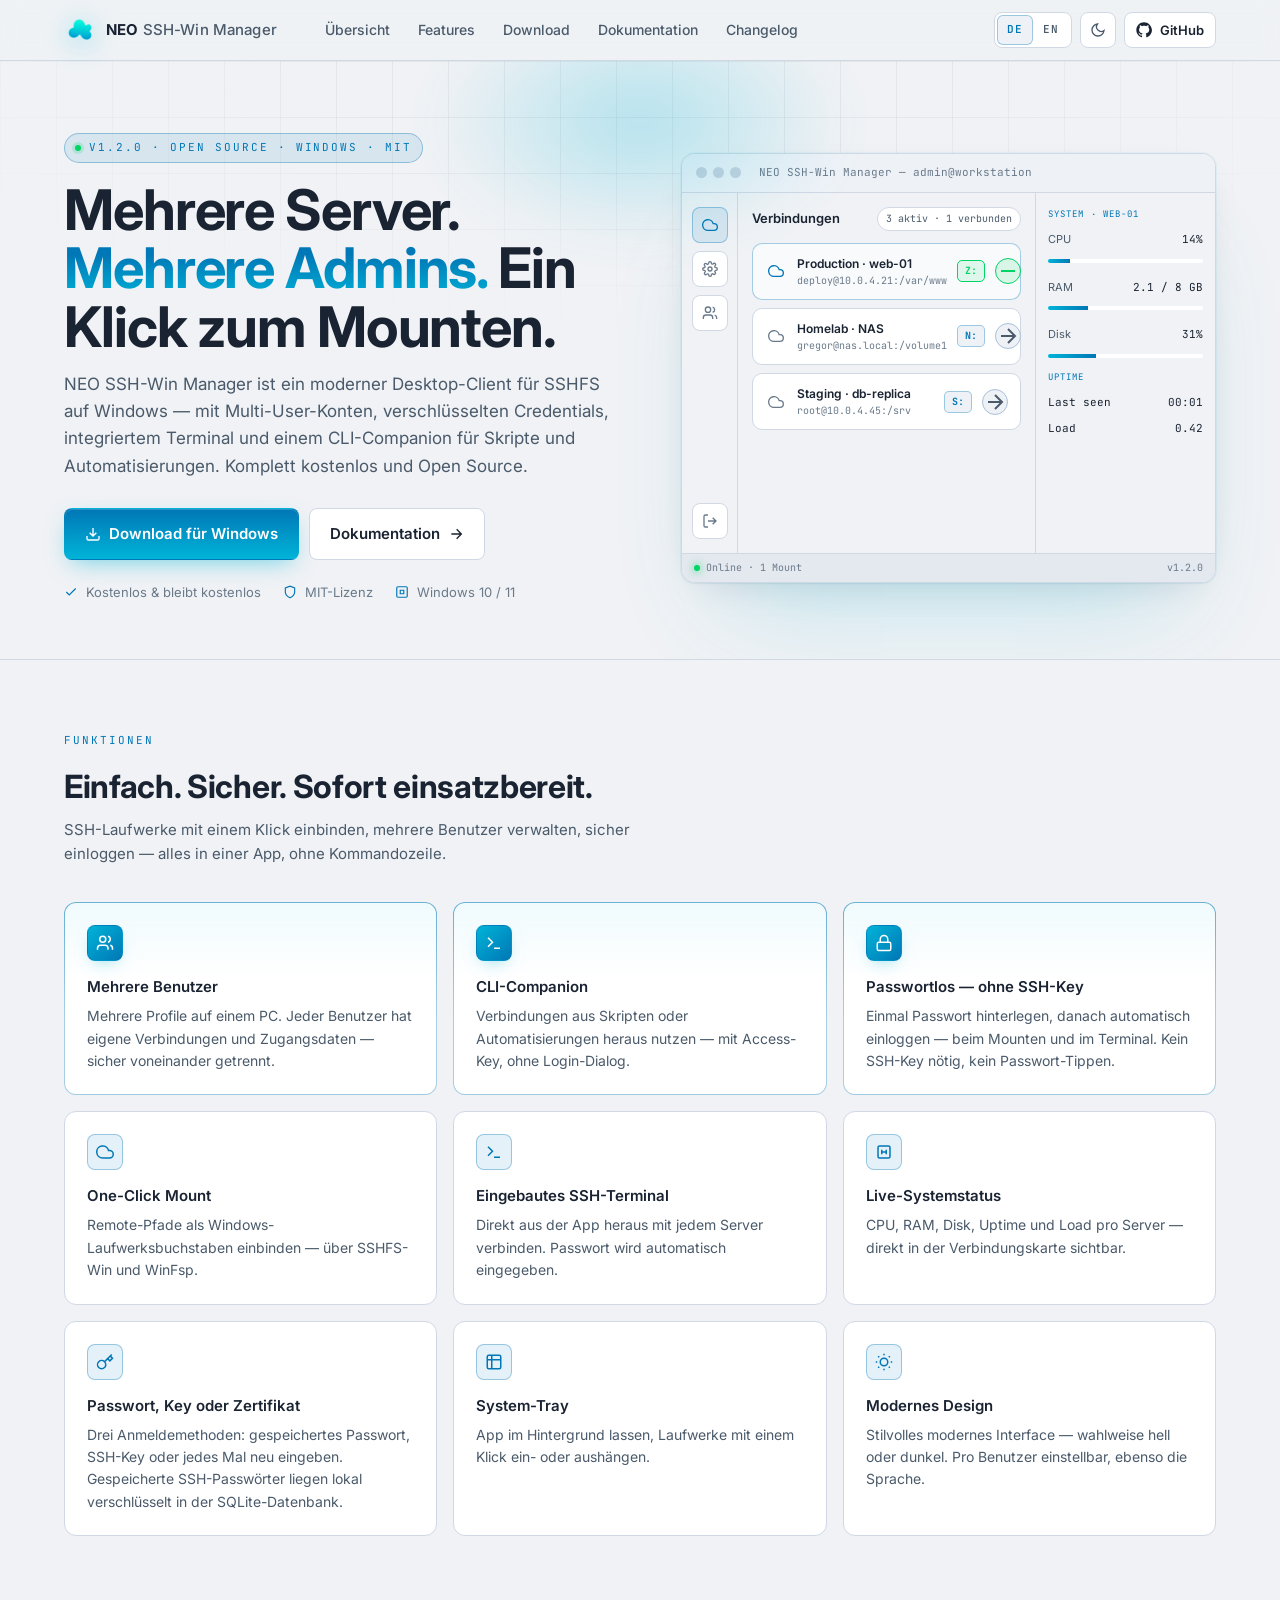
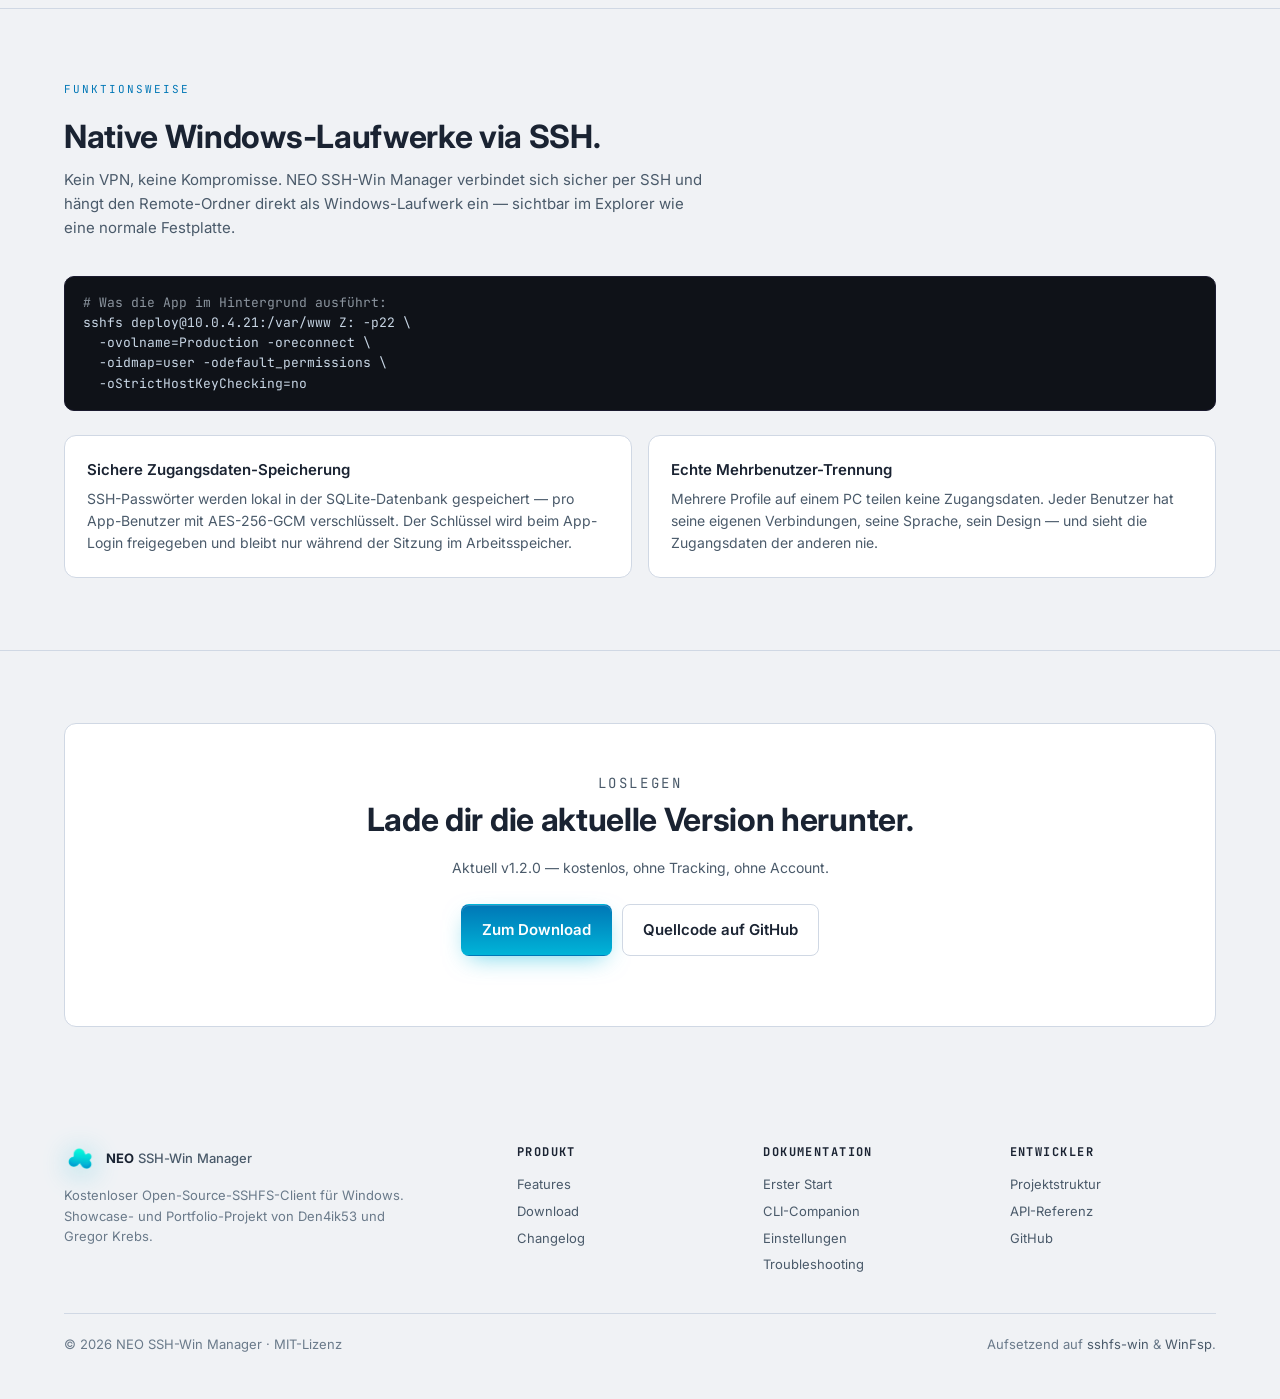
==== commit ea5813ad: "feat: add missing Lucide SVG icon assets x, arrow-right, minus, check and chevron-down icons were re" ====
--- a/website/index.html
+++ b/website/index.html
@@ -6,6 +6,7 @@
   <title data-i18n="title.index">NEO SSH-Win Manager — SSH-Laufwerke für Windows</title>
   <meta name="description" content="Kostenloser Windows-Desktop-Client für SSHFS. Remote-Ordner als Laufwerk einbinden, mehrere Benutzer, passwortloses SSH ohne SSH-Key, eingebautes Terminal." data-i18n-attr="content:meta.index.description" />
   <link rel="icon" type="image/png" href="assets/app_icon_only.png" />
+  <link rel="stylesheet" href="https://fonts.googleapis.com/css2?family=Inter:wght@400;500;600;700&family=JetBrains+Mono:wght@400;500;600&display=swap" />
   <link rel="stylesheet" href="assets/css/site.css" />
   <script src="assets/js/i18n.js" defer></script>
   <script src="assets/js/site.js" defer></script>
@@ -32,10 +33,6 @@
             <svg viewBox="0 0 24 24" fill="none" stroke="currentColor" stroke-width="2"><path d="M21 15v4a2 2 0 0 1-2 2H5a2 2 0 0 1-2-2v-4M7 10l5 5 5-5M12 15V3"/></svg>
             <span data-i18n="hero.cta.download">Download für Windows</span>
           </a>
-          <a class="btn btn-lg" href="app.html">
-            <span data-i18n="hero.cta.demo">Live-App testen</span>
-            <svg viewBox="0 0 24 24" fill="none" stroke="currentColor" stroke-width="2"><path d="M4 7h16M4 12h16M4 17h10"/><path d="M17 14l3 3-3 3"/></svg>
-          </a>
           <a class="btn btn-lg" href="docs/getting-started.html">
             <span data-i18n="hero.cta.docs">Dokumentation</span>
             <svg viewBox="0 0 24 24" fill="none" stroke="currentColor" stroke-width="2"><path d="M5 12h14M13 5l7 7-7 7"/></svg>
--- a/website/assets/css/site.css
+++ b/website/assets/css/site.css
@@ -2,67 +2,6 @@
    NEO SSH-Win Manager — Showcase Website
    Stylesheet (Dark + Light), inspired by app theme.py
    ============================================================ */
-
-/* ============================================================
-   NEO SSH-Win Manager — Showcase Website
-   Stylesheet (Dark + Light), inspired by app theme.py
-   ============================================================ */
-
-@font-face {
-  font-family: "Inter";
-  src: url("../fonts/inter-400.ttf") format("truetype");
-  font-style: normal;
-  font-weight: 400;
-  font-display: swap;
-}
-
-@font-face {
-  font-family: "Inter";
-  src: url("../fonts/inter-500.ttf") format("truetype");
-  font-style: normal;
-  font-weight: 500;
-  font-display: swap;
-}
-
-@font-face {
-  font-family: "Inter";
-  src: url("../fonts/inter-600.ttf") format("truetype");
-  font-style: normal;
-  font-weight: 600;
-  font-display: swap;
-}
-
-@font-face {
-  font-family: "Inter";
-  src: url("../fonts/inter-700.ttf") format("truetype");
-  font-style: normal;
-  font-weight: 700;
-  font-display: swap;
-}
-
-@font-face {
-  font-family: "JetBrains Mono";
-  src: url("../fonts/jetbrains-mono-400.ttf") format("truetype");
-  font-style: normal;
-  font-weight: 400;
-  font-display: swap;
-}
-
-@font-face {
-  font-family: "JetBrains Mono";
-  src: url("../fonts/jetbrains-mono-500.ttf") format("truetype");
-  font-style: normal;
-  font-weight: 500;
-  font-display: swap;
-}
-
-@font-face {
-  font-family: "JetBrains Mono";
-  src: url("../fonts/jetbrains-mono-600.ttf") format("truetype");
-  font-style: normal;
-  font-weight: 600;
-  font-display: swap;
-}
 
 :root {
   /* Brand */
@@ -196,7 +135,7 @@
   object-fit: contain;
   filter: drop-shadow(0 4px 14px rgba(0, 180, 216, 0.45));
 }
-.brand-name { font-family: var(--sans); line-height: 16px;}
+.brand-name { font-family: var(--sans); }
 .brand-name b { color: var(--text); }
 .brand-name span { color: var(--text-3); font-weight: 500; }
 
@@ -690,7 +629,7 @@
 .app-mockup { font-family: var(--sans); font-size: 12px; }
 .app-mockup .app-body {
   display: grid;
-  grid-template-columns: 56px 3fr 2fr;
+  grid-template-columns: 56px 1fr 180px;
   height: 360px;
 }
 .app-mockup .sidebar {
@@ -757,13 +696,13 @@
 .app-mockup .conn-row.mounted .conn-icon { color: var(--accent); }
 .app-mockup .conn-row .conn-icon svg { width: 16px; height: 16px; }
 .app-mockup .conn-row .conn-name {
-  color: var(--text); font-weight: 600; font-size: 11px;
+  color: var(--text); font-weight: 600; font-size: 12px;
 }
 .app-mockup .conn-row .conn-host {
-  color: var(--text-4); font-family: var(--mono); font-size: 8px;
+  color: var(--text-4); font-family: var(--mono); font-size: 10px;
 }
 .app-mockup .conn-row .drive {
-  font-family: var(--mono); font-size: 8px; font-weight: 700;
+  font-family: var(--mono); font-size: 10px; font-weight: 700;
   padding: 2px 7px;
   border-radius: 5px;
   background: var(--bg-4);
@@ -776,7 +715,7 @@
   border-color: var(--ok);
 }
 .app-mockup .conn-row .toggle {
-  width: 18px; height: 18px;
+  width: 26px; height: 26px;
   border-radius: 50%;
   border: 1px solid var(--border-strong);
   background: var(--bg-4);
@@ -884,7 +823,7 @@
 /* ----------------------------------------------------------- */
 /* Responsive                                                   */
 /* ----------------------------------------------------------- */
-@media (max-width: 1150px) {
+@media (max-width: 960px) {
   .hero-inner { grid-template-columns: 1fr; gap: 36px; }
   .grid-3 { grid-template-columns: repeat(2, 1fr); }
   .docs { grid-template-columns: 1fr; gap: 20px; }
@@ -897,7 +836,8 @@
     padding: 16px;
   }
   .footer-grid { grid-template-columns: 1fr 1fr; }
-
+}
+@media (max-width: 640px) {
   .nav { display: none; }
   .menu-btn { display: grid; }
   .nav.open {
@@ -917,33 +857,3 @@
   .app-mockup .app-body { grid-template-columns: 48px 1fr; }
   .app-mockup .right { display: none; }
 }
-
-@media (max-width: 625px) {
-    .hero-actions a.btn.btn-primary.btn-lg {
-    display: flex;
-    flex-direction: row-reverse;
-  }
-  .hero-actions a {
-      min-width: 100%;
-      display: flex;
-      justify-content: space-between;
-  }
-}
-
-@media (max-width: 570px) {
-  span[data-i18n="btn.github"] {
-    display: none;
-  }
-}
-
-@media (max-width: 530px) {
-  button[aria-pressed="true"] {
-    display: none;
-  }
-}
-
-@media (max-width: 475px) {
-  .brand-name {
-      font-size: 12px;
-  }
-}
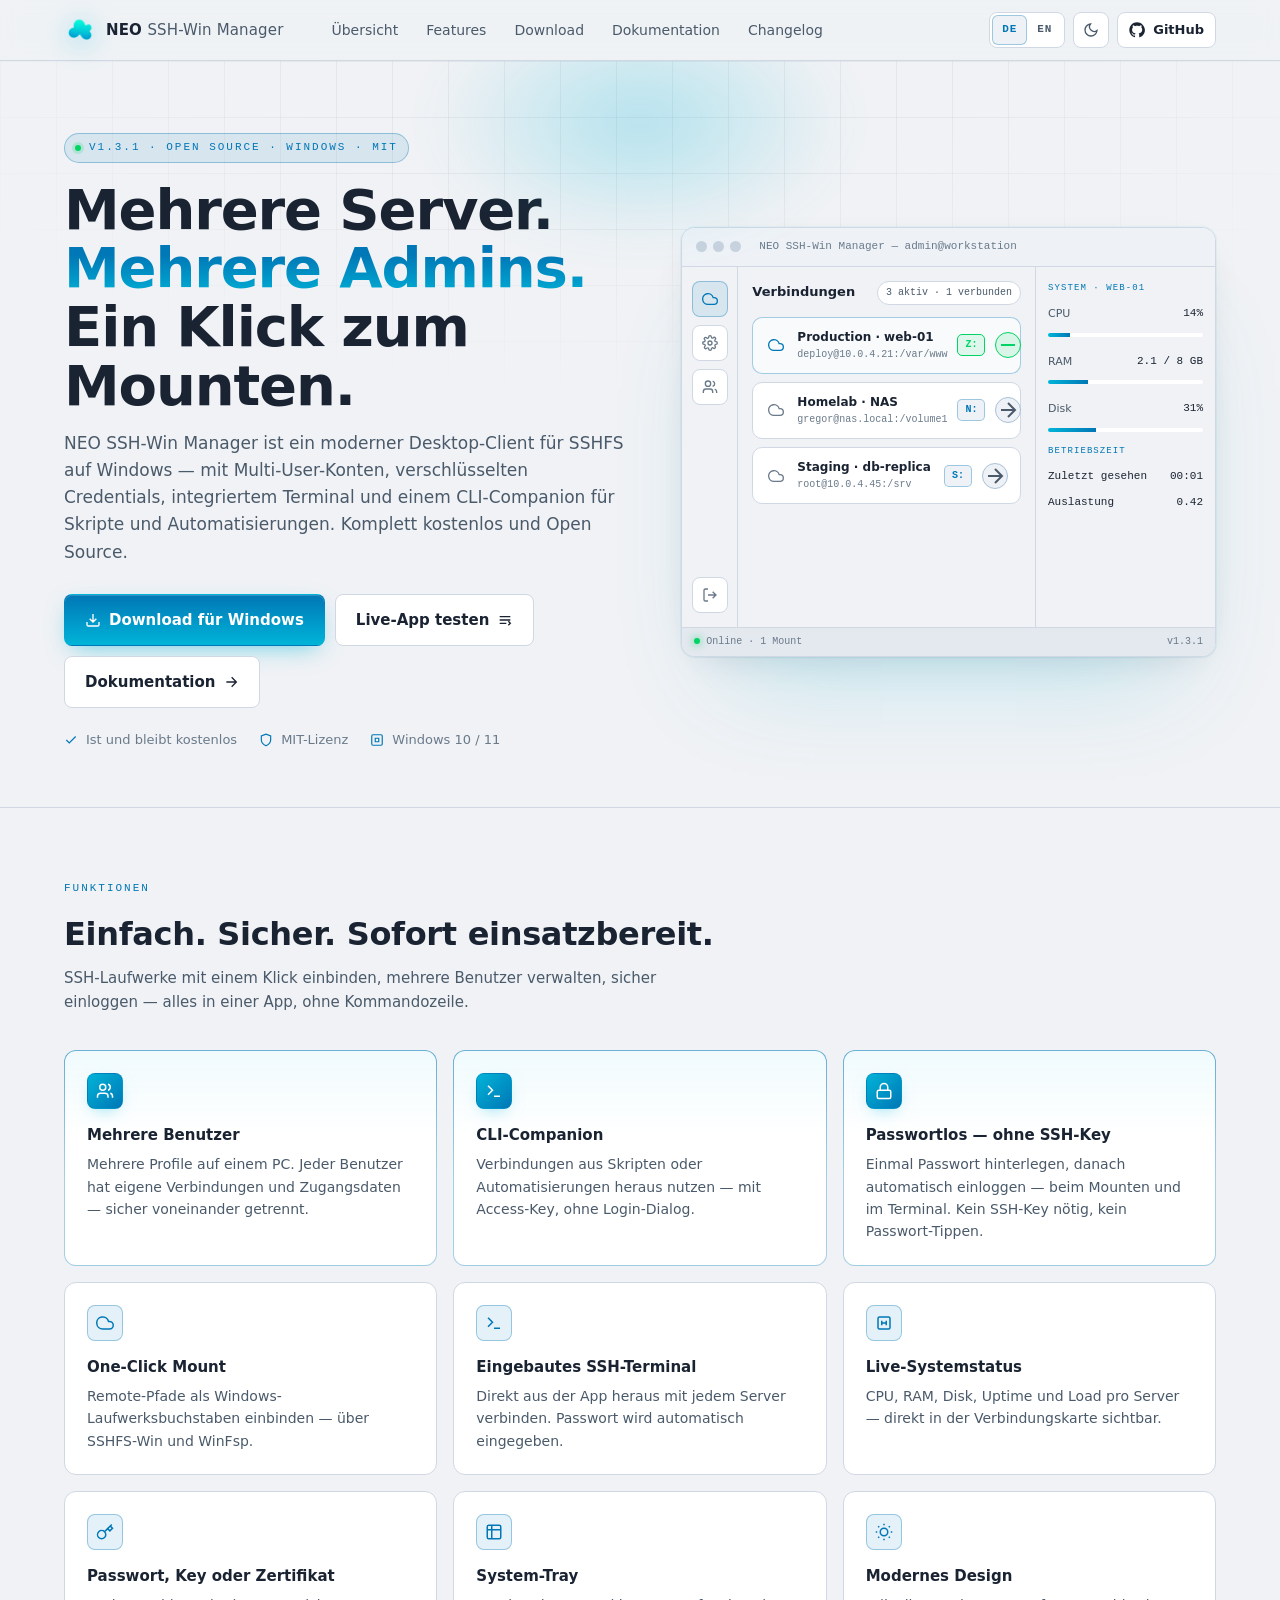
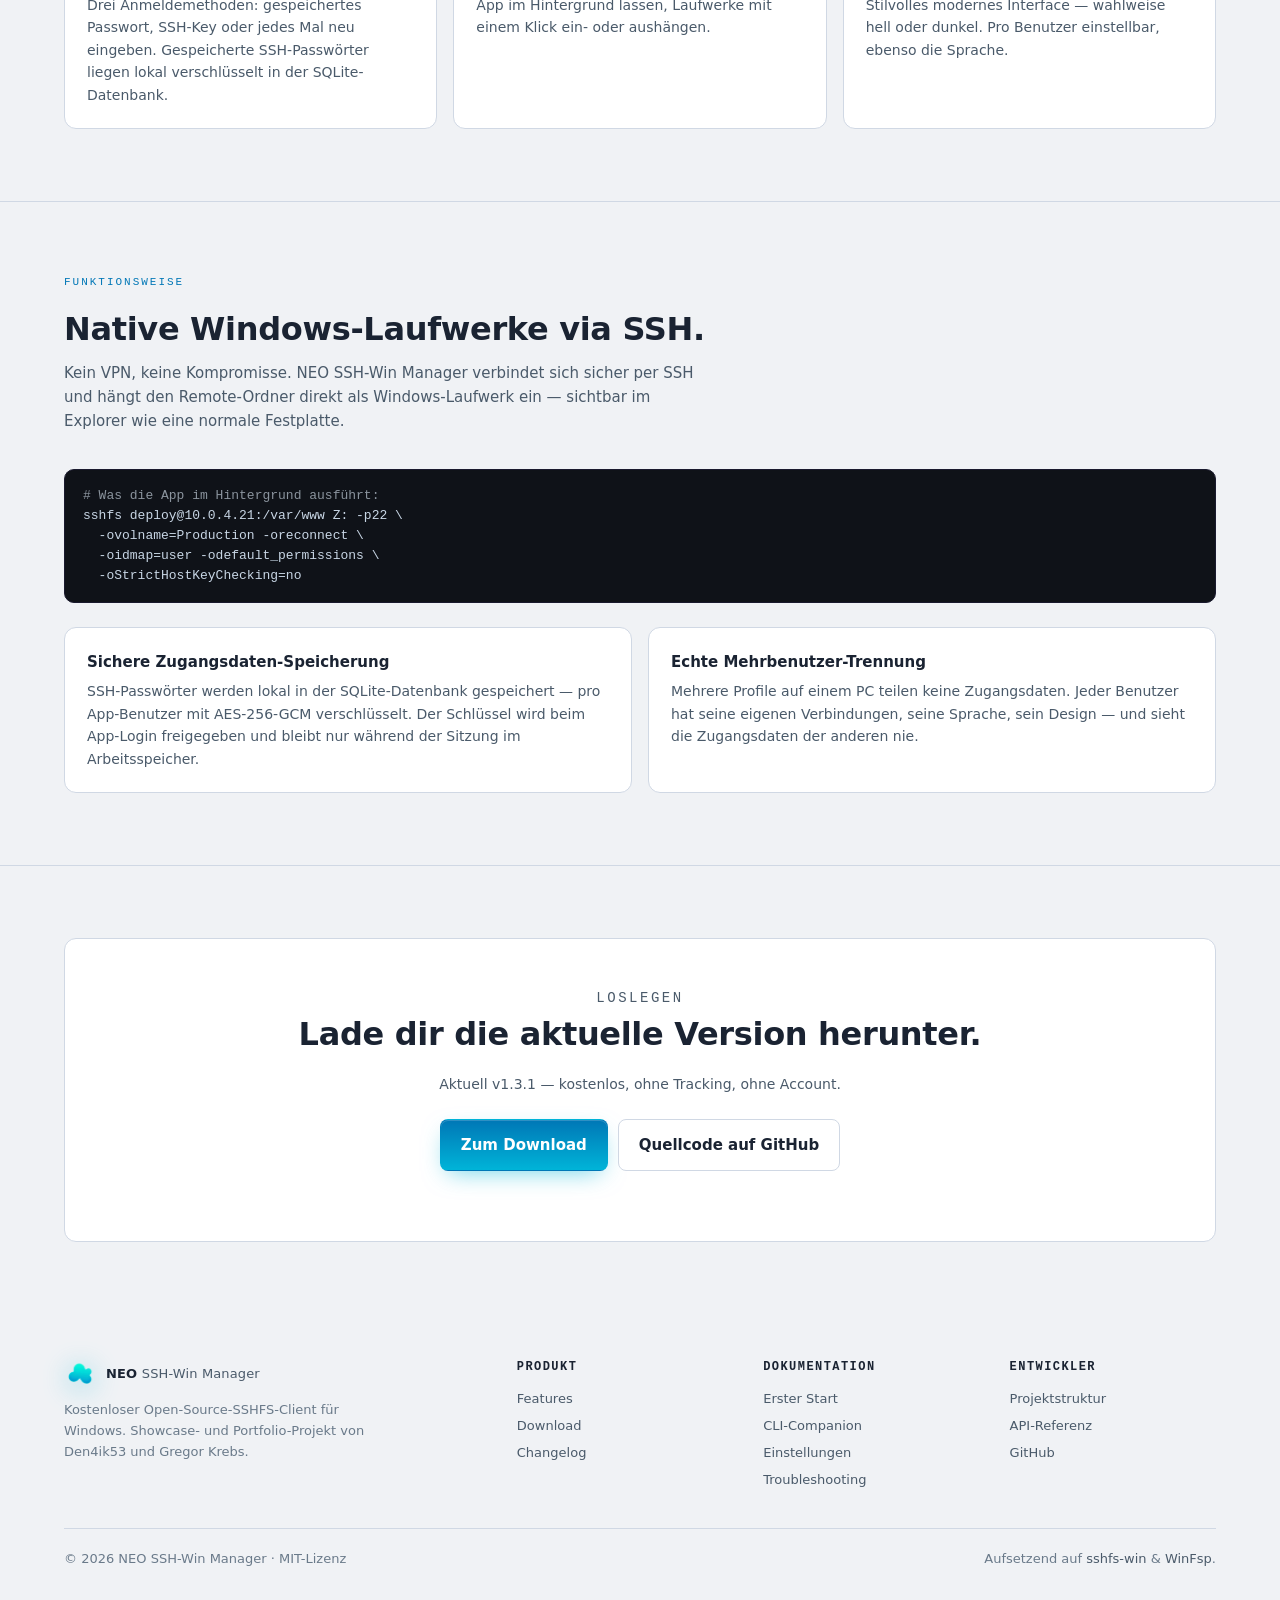
==== commit 54b17e6d: "chore: prepare 1.3.1 release" ====
--- a/website/index.html
+++ b/website/index.html
@@ -6,7 +6,6 @@
   <title data-i18n="title.index">NEO SSH-Win Manager — SSH-Laufwerke für Windows</title>
   <meta name="description" content="Kostenloser Windows-Desktop-Client für SSHFS. Remote-Ordner als Laufwerk einbinden, mehrere Benutzer, passwortloses SSH ohne SSH-Key, eingebautes Terminal." data-i18n-attr="content:meta.index.description" />
   <link rel="icon" type="image/png" href="assets/app_icon_only.png" />
-  <link rel="stylesheet" href="https://fonts.googleapis.com/css2?family=Inter:wght@400;500;600;700&family=JetBrains+Mono:wght@400;500;600&display=swap" />
   <link rel="stylesheet" href="assets/css/site.css" />
   <script src="assets/js/i18n.js" defer></script>
   <script src="assets/js/site.js" defer></script>
@@ -19,7 +18,7 @@
   <section class="hero">
     <div class="container hero-inner">
       <div>
-        <span class="eyebrow"><span class="dot"></span><span data-i18n="hero.eyebrow">v1.2.0 · Open Source · Windows · MIT</span></span>
+        <span class="eyebrow"><span class="dot"></span><span data-i18n="hero.eyebrow">v1.3.1 · Open Source · Windows · MIT</span></span>
         <h1>
           <span data-i18n="hero.title">Mehrere Server.</span>
           <span class="accent" data-i18n="hero.titleAccent">Mehrere Benutzer.</span>
@@ -32,6 +31,10 @@
           <a class="btn btn-primary btn-lg" href="https://github.com/gregorkrebs/neosshwinmanager/releases/latest" target="_blank" rel="noopener">
             <svg viewBox="0 0 24 24" fill="none" stroke="currentColor" stroke-width="2"><path d="M21 15v4a2 2 0 0 1-2 2H5a2 2 0 0 1-2-2v-4M7 10l5 5 5-5M12 15V3"/></svg>
             <span data-i18n="hero.cta.download">Download für Windows</span>
+          </a>
+          <a class="btn btn-lg" href="app.html">
+            <span data-i18n="hero.cta.demo">Live-App testen</span>
+            <svg viewBox="0 0 24 24" fill="none" stroke="currentColor" stroke-width="2"><path d="M4 7h16M4 12h16M4 17h10"/><path d="M17 14l3 3-3 3"/></svg>
           </a>
           <a class="btn btn-lg" href="docs/getting-started.html">
             <span data-i18n="hero.cta.docs">Dokumentation</span>
@@ -115,7 +118,7 @@
         </div>
         <div class="statusbar">
           <span><span class="status-dot"></span><span data-i18n="mock.online">Online · 1 Mount</span></span>
-          <span>v1.2.0</span>
+          <span>v1.3.1</span>
         </div>
       </div>
     </div>
@@ -213,7 +216,7 @@
         <p class="section-eyebrow" data-i18n="cta.eyebrow">Loslegen</p>
         <h2 class="section-title" style="margin-bottom:12px" data-i18n="cta.title">Lade dir die aktuelle Version herunter.</h2>
         <p class="section-sub" style="margin:0 auto 24px" data-i18n="cta.sub">
-          Aktuell v1.2.0 — kostenlos, ohne Tracking, ohne Account.
+          Aktuell v1.3.1 — kostenlos, ohne Tracking, ohne Account.
         </p>
         <div class="hero-actions" style="justify-content:center">
           <a class="btn btn-primary btn-lg" href="download.html">
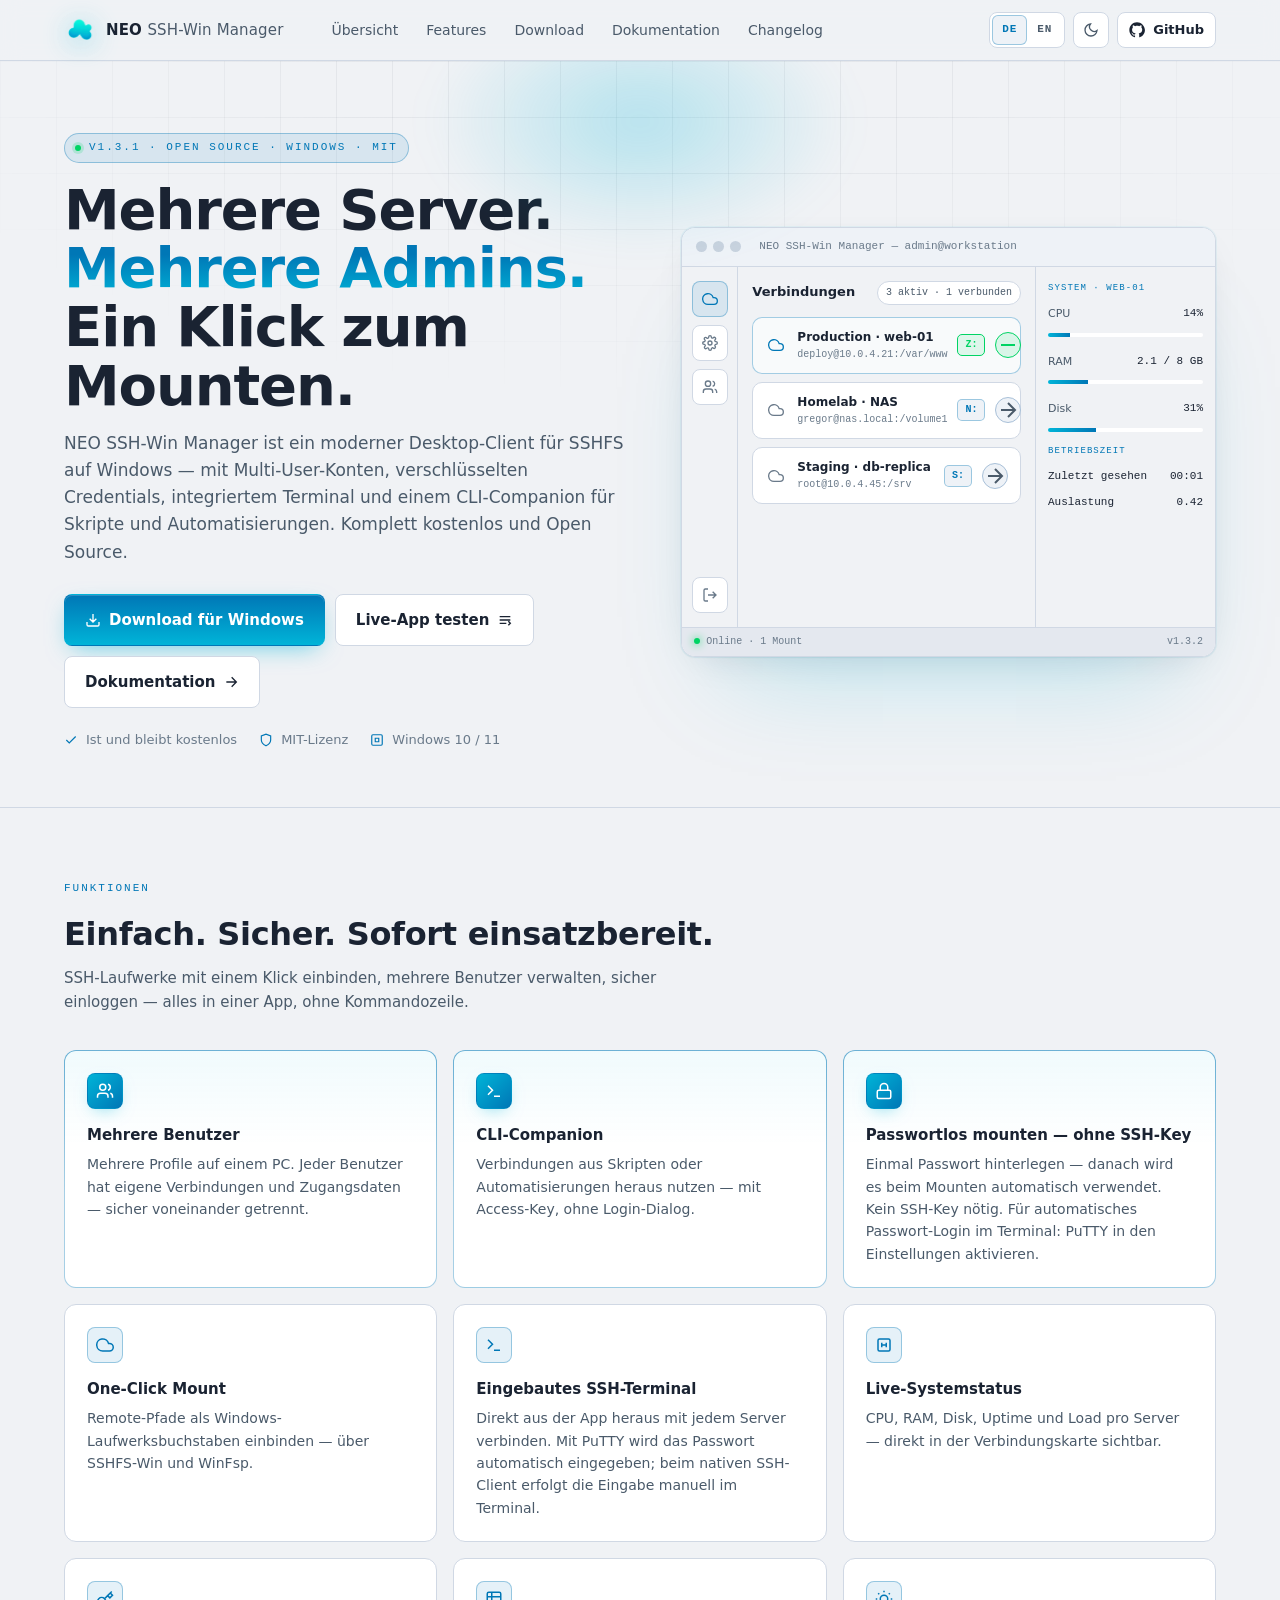
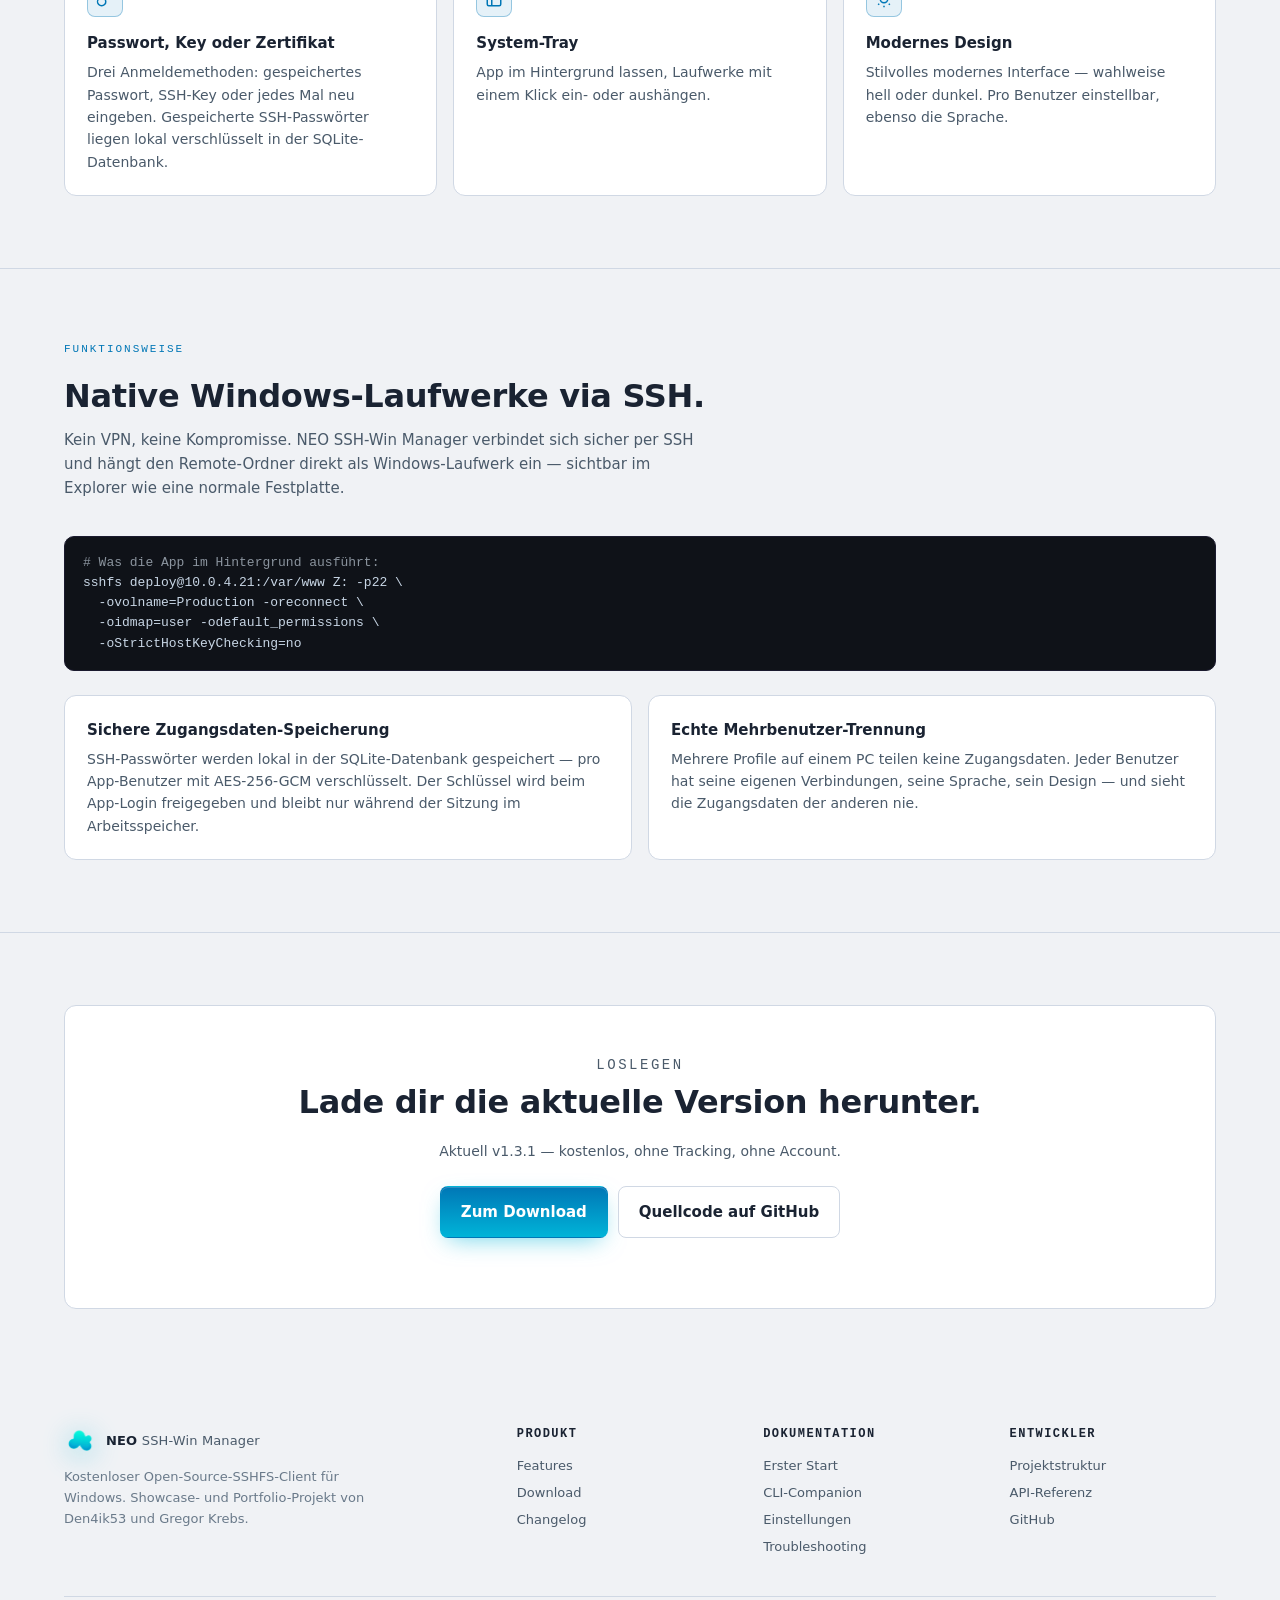
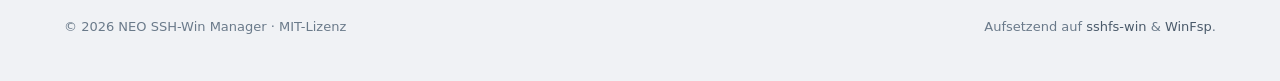
==== commit 984a83f1: "Docs: Release v1.3.2 (Comprehensive Changelog & README)" ====
--- a/website/index.html
+++ b/website/index.html
@@ -18,7 +18,7 @@
   <section class="hero">
     <div class="container hero-inner">
       <div>
-        <span class="eyebrow"><span class="dot"></span><span data-i18n="hero.eyebrow">v1.3.1 · Open Source · Windows · MIT</span></span>
+        <span class="eyebrow"><span class="dot"></span><span data-i18n="hero.eyebrow">v1.3.2 · Open Source · Windows · MIT</span></span>
         <h1>
           <span data-i18n="hero.title">Mehrere Server.</span>
           <span class="accent" data-i18n="hero.titleAccent">Mehrere Benutzer.</span>
@@ -118,7 +118,7 @@
         </div>
         <div class="statusbar">
           <span><span class="status-dot"></span><span data-i18n="mock.online">Online · 1 Mount</span></span>
-          <span>v1.3.1</span>
+          <span>v1.3.2</span>
         </div>
       </div>
     </div>
@@ -216,7 +216,7 @@
         <p class="section-eyebrow" data-i18n="cta.eyebrow">Loslegen</p>
         <h2 class="section-title" style="margin-bottom:12px" data-i18n="cta.title">Lade dir die aktuelle Version herunter.</h2>
         <p class="section-sub" style="margin:0 auto 24px" data-i18n="cta.sub">
-          Aktuell v1.3.1 — kostenlos, ohne Tracking, ohne Account.
+          Aktuell v1.3.2 — kostenlos, ohne Tracking, ohne Account.
         </p>
         <div class="hero-actions" style="justify-content:center">
           <a class="btn btn-primary btn-lg" href="download.html">
